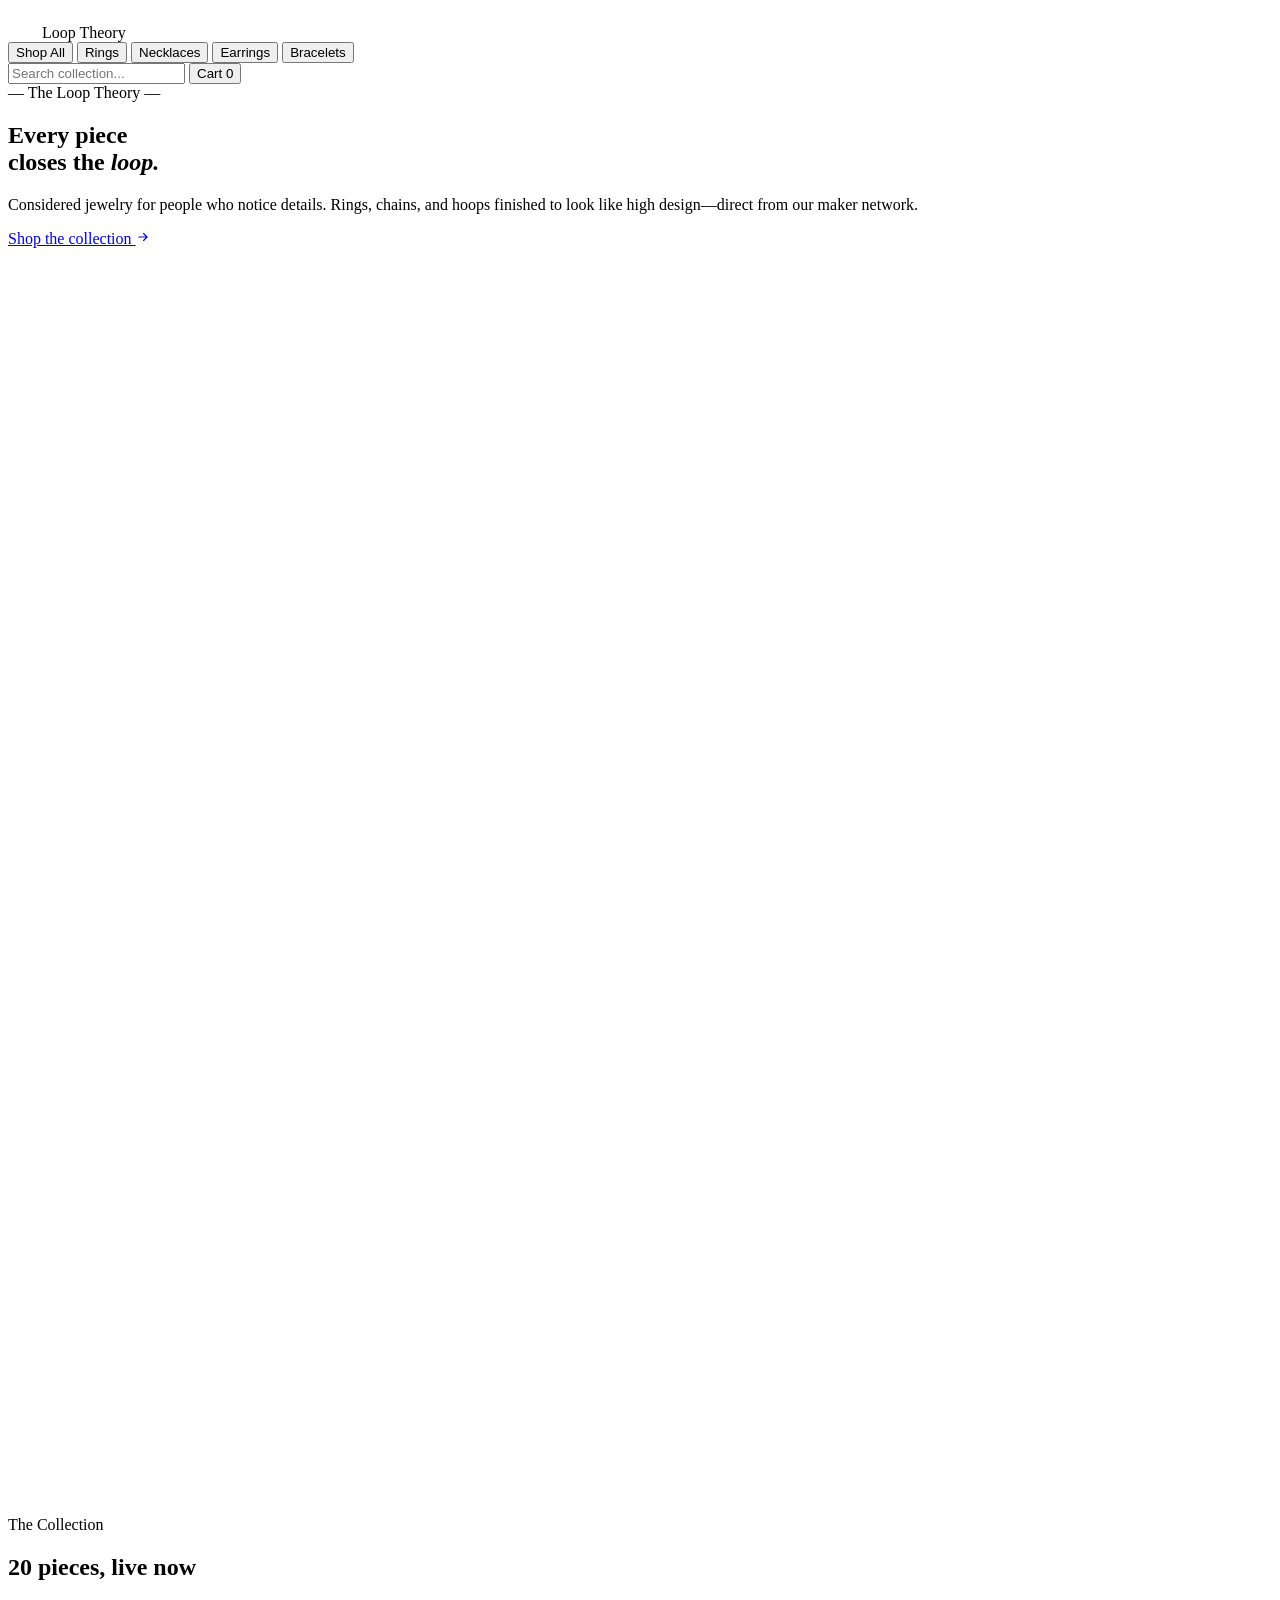
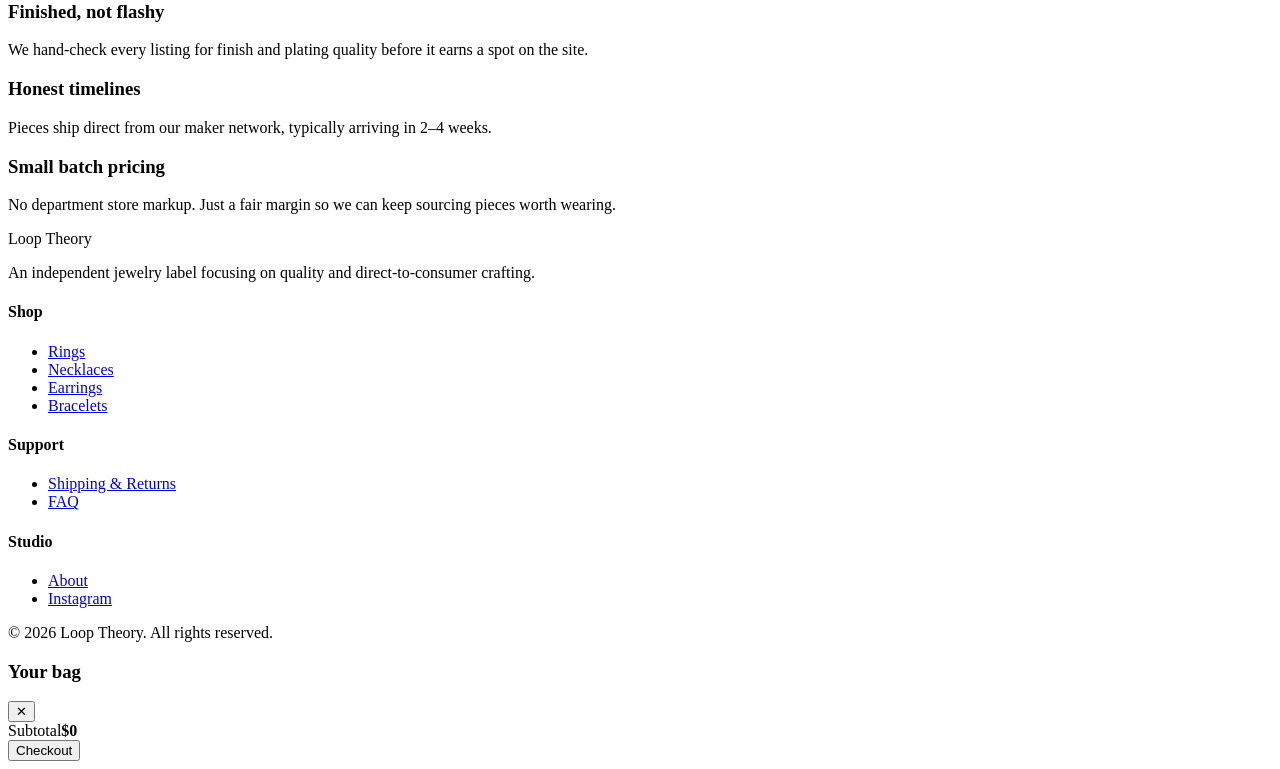
==== index.html @ 5a710d9d "feat:Create initial index.html structure" ====
<!DOCTYPE html>
<html lang="en">
<head>
  <meta charset="UTF-8">
  <meta name="viewport" content="width=device-width, initial-scale=1.0">
  <title>Loop Theory — Jewelry, considered.</title>
  <link rel="preconnect" href="https://fonts.googleapis.com">
  <link href="https://fonts.googleapis.com/css2?family=Fraunces:ital,opsz,wght@0,9..144,300;0,9..144,450;0,9..144,600;1,9..144,450&family=Public+Sans:wght@400;500;600;700&display=swap" rel="stylesheet">
  <link rel="stylesheet" href="css/styles.css">
</head>
<body>

<header>
  <div class="brand">
    <span class="loopmark">
      <svg width="30" height="30" viewBox="0 0 30 30" fill="none">
        <circle cx="12" cy="15" r="8" stroke="var(--brass-bright)" stroke-width="2.4"/>
        <circle cx="19" cy="15" r="8" stroke="var(--verdigris)" stroke-width="2.4"/>
      </svg>
    </span>
    Loop Theory
  </div>
  <nav class="mainnav" id="mainnav">
    <button onclick="setFilter('All')" class="active">Shop All</button>
    <button onclick="setFilter('Rings')">Rings</button>
    <button onclick="setFilter('Necklaces')">Necklaces</button>
    <button onclick="setFilter('Earrings')">Earrings</button>
    <button onclick="setFilter('Bracelets')">Bracelets</button>
  </nav>
  <div class="header-actions">
    <input type="text" id="searchInput" class="search-input" placeholder="Search collection..." oninput="handleSearch(this.value)" />
    <button class="cart-btn" onclick="openCart()">
      Cart <span class="cart-count" id="cartCount">0</span>
    </button>
  </div>
</header>

<section class="hero">
  <div class="hero-copy">
    <span class="eyebrow">— The Loop Theory —</span>
    <h1>Every piece<br>closes the <em>loop.</em></h1>
    <p>Considered jewelry for people who notice details. Rings, chains, and hoops finished to look like high design—direct from our maker network.</p>
    <a href="#shop" class="btn-primary">
      Shop the collection
      <svg width="14" height="14" viewBox="0 0 24 24" fill="none"><path d="M5 12h14M13 6l6 6-6 6" stroke="currentColor" stroke-width="2" stroke-linecap="round" stroke-linejoin="round"/></svg>
    </a>
  </div>
  <div class="hero-visual">
    <svg viewBox="0 0 400 400" fill="none">
      <circle cx="150" cy="180" r="95" stroke="var(--brass)" stroke-width="3" opacity="0.9"/>
      <circle cx="240" cy="200" r="95" stroke="var(--verdigris)" stroke-width="3" opacity="0.9"/>
      <circle cx="150" cy="180" r="95" stroke="var(--brass-bright)" stroke-width="1" stroke-dasharray="2 6" opacity="0.5"/>
      <circle cx="195" cy="190" r="6" fill="var(--brass-bright)"/>
    </svg>
  </div>
</section>

<div class="strip">
  <div class="strip-inner" id="marquee"></div>
</div>

<section class="section" id="shop">
  <div class="section-head">
    <div>
      <span class="eyebrow">The Collection</span>
      <h2>20 pieces, live now</h2>
    </div>
    <div class="filters" id="filters"></div>
  </div>
  <div class="grid" id="grid"></div>
</section>

<div class="values">
  <div class="value">
    <h3>Finished, not flashy</h3>
    <p>We hand-check every listing for finish and plating quality before it earns a spot on the site.</p>
  </div>
  <div class="value">
    <h3>Honest timelines</h3>
    <p>Pieces ship direct from our maker network, typically arriving in 2–4 weeks.</p>
  </div>
  <div class="value">
    <h3>Small batch pricing</h3>
    <p>No department store markup. Just a fair margin so we can keep sourcing pieces worth wearing.</p>
  </div>
</div>

<footer id="about">
  <div class="foot-grid">
    <div class="foot-brand">
      <div class="brand">Loop Theory</div>
      <p>An independent jewelry label focusing on quality and direct-to-consumer crafting.</p>
    </div>
    <div>
      <h4>Shop</h4>
      <ul>
        <li><a href="#shop" onclick="setFilter('Rings')">Rings</a></li>
        <li><a href="#shop" onclick="setFilter('Necklaces')">Necklaces</a></li>
        <li><a href="#shop" onclick="setFilter('Earrings')">Earrings</a></li>
        <li><a href="#shop" onclick="setFilter('Bracelets')">Bracelets</a></li>
      </ul>
    </div>
    <div>
      <h4>Support</h4>
      <ul><li><a href="#">Shipping & Returns</a></li><li><a href="#">FAQ</a></li></ul>
    </div>
    <div>
      <h4>Studio</h4>
      <ul><li><a href="#">About</a></li><li><a href="#">Instagram</a></li></ul>
    </div>
  </div>
  <div class="foot-bottom">
    <span>© 2026 Loop Theory. All rights reserved.</span>
  </div>
</footer>

<div class="overlay" id="overlay">
  <div class="modal" id="modalContent"></div>
</div>

<div class="cart-overlay" id="cartOverlay" onclick="closeCart()"></div>
<div class="drawer" id="drawer">
  <div class="drawer-head">
    <h3>Your bag</h3>
    <button class="modal-close" style="position:static;" onclick="closeCart()">✕</button>
  </div>
  <div class="drawer-items" id="drawerItems"></div>
  <div class="drawer-foot">
    <div class="subtotal-row"><span>Subtotal</span><strong id="subtotal">$0</strong></div>
    <button class="btn-primary modal-add" onclick="alert('Checkout process initialized.')">Checkout</button>
  </div>
</div>

<script src="js/data.js"></script>
<script src="js/app.js"></script>
</body>
</html>
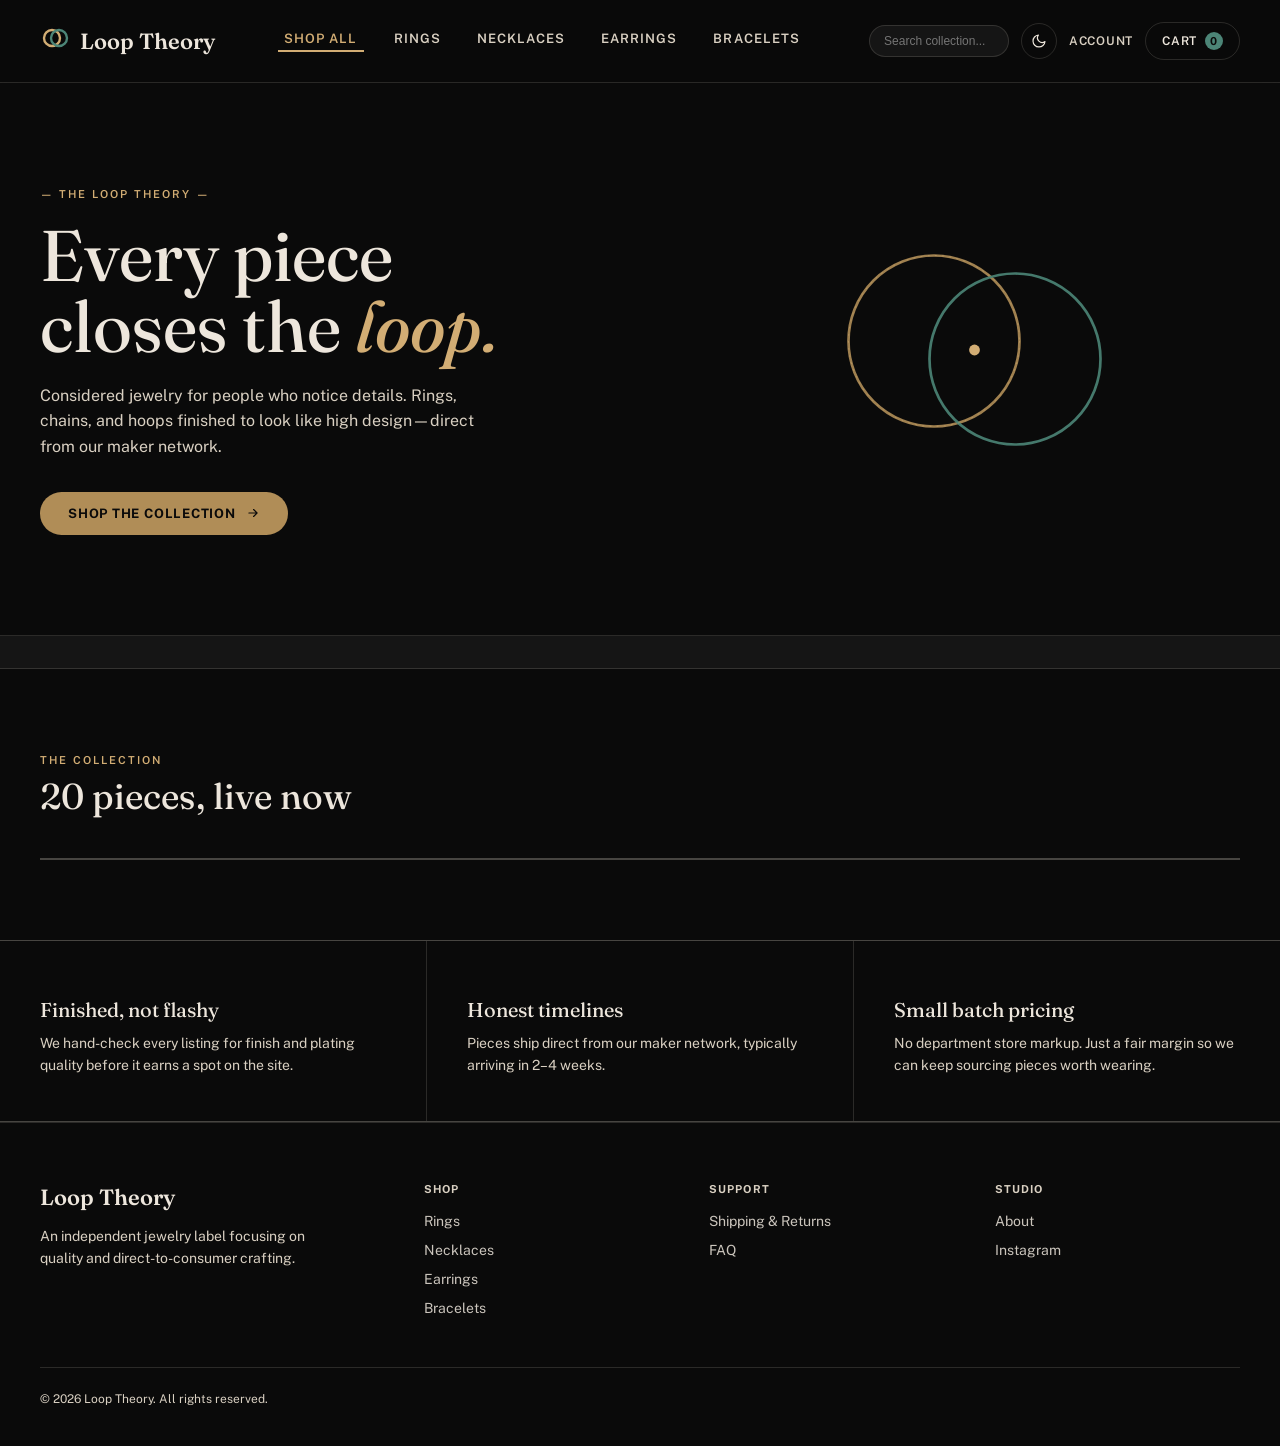
==== commit 3b71924f: "feat: photo admin dashboard, Google sign-in, and light/dark themes Adds an admin dashboard for attac" ====
--- a/index.html
+++ b/index.html
@@ -4,6 +4,13 @@
   <meta charset="UTF-8">
   <meta name="viewport" content="width=device-width, initial-scale=1.0">
   <title>Loop Theory — Jewelry, considered.</title>
+  <link rel="icon" href="data:image/svg+xml,%3Csvg xmlns='http://www.w3.org/2000/svg' viewBox='0 0 30 30'%3E%3Ccircle cx='12' cy='15' r='8' fill='none' stroke='%23D2AD74' stroke-width='2.4'/%3E%3Ccircle cx='19' cy='15' r='8' fill='none' stroke='%234C8577' stroke-width='2.4'/%3E%3C/svg%3E">
+
+  <!-- Config and theme run before the stylesheet so the chosen
+       palette is on <html> for the first paint, with no flash. -->
+  <script src="js/config.js"></script>
+  <script src="js/theme.js"></script>
+
   <link rel="preconnect" href="https://fonts.googleapis.com">
   <link href="https://fonts.googleapis.com/css2?family=Fraunces:ital,opsz,wght@0,9..144,300;0,9..144,450;0,9..144,600;1,9..144,450&family=Public+Sans:wght@400;500;600;700&display=swap" rel="stylesheet">
   <link rel="stylesheet" href="css/styles.css">
@@ -29,6 +36,8 @@
   </nav>
   <div class="header-actions">
     <input type="text" id="searchInput" class="search-input" placeholder="Search collection..." oninput="handleSearch(this.value)" />
+    <span data-theme-toggle></span>
+    <a class="linkish" href="account.html">Account</a>
     <button class="cart-btn" onclick="openCart()">
       Cart <span class="cart-count" id="cartCount">0</span>
     </button>
--- a/css/styles.css
+++ b/css/styles.css
@@ -0,0 +1,329 @@
+:root{
+  --ink: #0A0A0A;
+  --ink-2: #151515;
+  --paper: #EDE6DC;
+  --paper-dim: #d9d0c2;
+  --brass: #B08D57;
+  --brass-bright: #D2AD74;
+  --verdigris: #4C8577;
+  --verdigris-dim: #3C6E5E;
+  --line: rgba(237,230,220,0.14);
+  --shadow: rgba(0,0,0,0.35);
+  --header-bg: rgba(10,10,10,0.88);
+  --well-a: #1c1c1c;
+  --well-b: #0d0d0d;
+  --scrim: rgba(15,10,14,0.7);
+  --scrim-soft: rgba(15,10,14,0.5);
+  --ghost-bg: rgba(0,0,0,0.3);
+  --tint: rgba(176,141,87,0.10);
+  --display: 'Fraunces', serif;
+  --body: 'Public Sans', sans-serif;
+}
+
+/* LIGHT THEME
+   Same brand, inverted ground. The token names stay as they are
+   (--ink is the background, --paper is the foreground) so nothing
+   else in this stylesheet — and none of the generated SVGs in
+   data.js — needs to know a second palette exists.
+
+   Brass and verdigris are darkened rather than reused: the dark
+   values are tuned for contrast against near-black and drop below
+   readable contrast on a light ground. --brass-bright stays the
+   emphasis colour, which on light means darker, not lighter. */
+:root[data-theme="light"]{
+  --ink: #F6F1E8;
+  --ink-2: #EDE4D5;
+  --paper: #171310;
+  --paper-dim: #574E43;
+  --brass: #8A6636;
+  --brass-bright: #6E4F28;
+  --verdigris: #2F6153;
+  --verdigris-dim: #24493E;
+  --line: rgba(23,19,16,0.16);
+  --shadow: rgba(60,45,25,0.14);
+  --header-bg: rgba(246,241,232,0.88);
+  --well-a: #E7DDCC;
+  --well-b: #DCD0BA;
+  --scrim: rgba(35,27,18,0.42);
+  --scrim-soft: rgba(35,27,18,0.30);
+  --ghost-bg: rgba(255,255,255,0.55);
+  --tint: rgba(138,102,54,0.12);
+}
+
+/* Repainting every surface at once reads as a jolt; easing the
+   ground and the rules makes the switch feel deliberate. Anything
+   that animates position stays untouched. */
+body, header, .card, .modal, .drawer, .card-media, .modal-media{
+  transition: background-color .25s ease, border-color .25s ease, color .25s ease;
+}
+@media (prefers-reduced-motion: reduce){
+  body, header, .card, .modal, .drawer, .card-media, .modal-media{transition:none;}
+}
+*{box-sizing:border-box;}
+html{scroll-behavior:smooth;}
+body{
+  margin:0;
+  background:var(--ink);
+  color:var(--paper);
+  font-family:var(--body);
+  -webkit-font-smoothing:antialiased;
+}
+a{color:inherit;text-decoration:none;}
+button{font-family:inherit;cursor:pointer;}
+
+.eyebrow{
+  font-size:11px;
+  letter-spacing:0.18em;
+  text-transform:uppercase;
+  color:var(--brass-bright);
+  font-weight:600;
+}
+
+/* Shared chrome — used by the storefront and the admin screens. */
+.theme-toggle{
+  background:transparent;border:1px solid var(--line);color:var(--paper);
+  width:36px;height:36px;border-radius:50%;flex-shrink:0;
+  display:inline-flex;align-items:center;justify-content:center;
+  transition:border-color .2s, background .2s, color .2s;
+}
+.theme-toggle:hover{border-color:var(--brass);background:var(--tint);color:var(--brass-bright);}
+.linkish{
+  font-size:12px;letter-spacing:0.06em;text-transform:uppercase;
+  font-weight:600;color:var(--paper-dim);transition:color .2s;white-space:nowrap;
+}
+.linkish:hover{color:var(--brass-bright);}
+
+/* HEADER */
+header{
+  position:sticky;top:0;z-index:50;
+  display:flex;align-items:center;justify-content:space-between;
+  padding:22px 40px;
+  background:var(--header-bg);
+  backdrop-filter:blur(10px);
+  border-bottom:1px solid var(--line);
+}
+.brand{
+  font-family:var(--display);
+  font-size:22px;
+  font-weight:600;
+  display:flex;align-items:center;gap:10px;
+}
+nav.mainnav{display:flex;gap:24px;}
+nav.mainnav button{
+  background:none;border:none;
+  font-size:13px;letter-spacing:0.08em;text-transform:uppercase;
+  color:var(--paper-dim);font-weight:600;
+  padding-bottom:4px;border-bottom:2px solid transparent;
+  transition:all .2s;
+}
+nav.mainnav button:hover, nav.mainnav button.active{
+  color:var(--brass-bright);border-color:var(--brass-bright);
+}
+.header-actions{display:flex;align-items:center;gap:12px;}
+.search-input{
+  background:var(--ink-2);border:1px solid var(--line);
+  color:var(--paper);padding:8px 14px;border-radius:999px;
+  font-size:12px;outline:none;width:140px;transition:width 0.3s;
+}
+.search-input:focus{width:200px;border-color:var(--brass);}
+.cart-btn{
+  display:flex;align-items:center;gap:8px;
+  background:transparent;border:1px solid var(--line);
+  color:var(--paper);padding:9px 16px;border-radius:999px;
+  font-size:12px;letter-spacing:0.06em;text-transform:uppercase;font-weight:600;
+  transition:all .2s;
+}
+.cart-btn:hover{border-color:var(--brass);background:var(--tint);}
+.cart-count{
+  background:var(--verdigris);color:var(--ink);
+  border-radius:999px;min-width:18px;height:18px;
+  font-size:11px;display:flex;align-items:center;justify-content:center;
+  padding:0 5px;font-weight:700;
+}
+
+/* HERO */
+.hero{
+  padding:96px 40px;
+  display:grid;grid-template-columns:1.1fr 0.9fr;gap:40px;
+  align-items:center;border-bottom:1px solid var(--line);
+}
+.hero-copy h1{
+  font-family:var(--display);
+  font-size:clamp(40px,5.6vw,74px);
+  line-height:0.98;font-weight:450;margin:18px 0 22px;
+}
+.hero-copy h1 em{font-style:italic;color:var(--brass-bright);}
+.hero-copy p{font-size:16px;line-height:1.6;color:var(--paper-dim);max-width:440px;margin-bottom:32px;}
+.btn-primary{
+  background:var(--brass);color:var(--ink);
+  padding:14px 28px;border-radius:999px;border:none;
+  font-size:13px;letter-spacing:0.06em;text-transform:uppercase;font-weight:700;
+  display:inline-flex;align-items:center;gap:10px;transition:all .2s;
+}
+.btn-primary:hover{background:var(--brass-bright);transform:translateY(-1px);}
+.hero-visual{height:360px;display:flex;align-items:center;justify-content:center;}
+.hero-visual svg{width:100%;height:100%;max-width:360px;}
+
+/* MARQUEE */
+.strip{
+  display:flex;padding:16px 0;border-bottom:1px solid var(--line);
+  background:var(--ink-2);overflow:hidden;white-space:nowrap;
+}
+.strip-inner{display:flex;gap:60px;animation:scroll 26s linear infinite;}
+.strip span{
+  font-family:var(--display);font-style:italic;font-size:15px;color:var(--paper-dim);
+  display:flex;align-items:center;gap:14px;
+}
+@keyframes scroll{from{transform:translateX(0);}to{transform:translateX(-50%);}}
+
+/* GRID */
+.section{padding:80px 40px;}
+.section-head{
+  display:flex;justify-content:space-between;align-items:flex-end;
+  margin-bottom:40px;flex-wrap:wrap;gap:16px;
+}
+.section-head h2{font-family:var(--display);font-size:36px;font-weight:450;margin:6px 0 0;}
+.filters{display:flex;gap:10px;flex-wrap:wrap;}
+.filter-btn{
+  background:transparent;border:1px solid var(--line);color:var(--paper-dim);
+  padding:8px 18px;border-radius:999px;font-size:12px;letter-spacing:0.05em;
+  text-transform:uppercase;font-weight:600;transition:all .2s;
+}
+.filter-btn:hover{border-color:var(--brass);color:var(--paper);}
+.filter-btn.active{background:var(--paper);color:var(--ink);border-color:var(--paper);}
+
+.grid{
+  display:grid;grid-template-columns:repeat(auto-fill, minmax(240px, 1fr));gap:1px;
+  background:var(--line);border:1px solid var(--line);
+}
+.card{
+  background:var(--ink);padding:0;position:relative;
+  display:flex;flex-direction:column;transition:background .25s;
+}
+.card:hover{background:var(--ink-2);}
+.card-media{
+  aspect-ratio:1/1.1;position:relative;overflow:hidden;
+  display:flex;align-items:center;justify-content:center;
+  background:linear-gradient(150deg, var(--well-a), var(--well-b));cursor:pointer;
+}
+.card-media svg{width:52%;height:52%;opacity:0.9;transition:transform .4s;}
+.card:hover .card-media svg{transform:scale(1.08) rotate(3deg);}
+.card-index{position:absolute;top:14px;left:14px;font-size:11px;color:var(--paper-dim);}
+.card-quick{
+  position:absolute;bottom:14px;left:14px;right:14px;
+  background:var(--paper);color:var(--ink);text-align:center;padding:10px;
+  border-radius:999px;font-size:11px;letter-spacing:0.08em;text-transform:uppercase;
+  font-weight:700;opacity:0;transform:translateY(8px);transition:all .25s;border:none;
+}
+.card:hover .card-quick{opacity:1;transform:translateY(0);}
+.card-body{padding:18px 18px 22px;}
+.card-cat{font-size:10px;letter-spacing:0.1em;text-transform:uppercase;color:var(--verdigris);font-weight:700;}
+.card-name{font-family:var(--display);font-size:18px;margin:6px 0 8px;font-weight:450;}
+.card-price{display:flex;align-items:baseline;gap:8px;}
+.card-price .now{font-size:15px;font-weight:600;color:var(--brass-bright);}
+.card-price .was{font-size:12px;color:var(--paper-dim);text-decoration:line-through;opacity:0.6;}
+
+/* VALUES */
+.values{
+  display:grid;grid-template-columns:repeat(3,1fr);gap:1px;
+  background:var(--line);border-top:1px solid var(--line);border-bottom:1px solid var(--line);
+}
+.value{background:var(--ink);padding:44px 40px;}
+.value h3{font-family:var(--display);font-size:20px;margin:12px 0 10px;font-weight:450;}
+.value p{font-size:14px;line-height:1.6;color:var(--paper-dim);margin:0;}
+
+/* FOOTER */
+footer{padding:60px 40px 40px;border-top:1px solid var(--line);}
+.foot-grid{display:grid;grid-template-columns:1.4fr repeat(3,1fr);gap:40px;margin-bottom:50px;}
+.foot-brand p{color:var(--paper-dim);font-size:14px;line-height:1.6;max-width:280px;margin-top:14px;}
+footer h4{font-size:11px;letter-spacing:0.1em;text-transform:uppercase;color:var(--paper-dim);margin:0 0 16px;}
+footer ul{list-style:none;padding:0;margin:0;display:flex;flex-direction:column;gap:10px;}
+footer ul a{font-size:14px;color:var(--paper);opacity:0.85;transition:color .2s;}
+footer ul a:hover{color:var(--brass-bright);}
+.foot-bottom{
+  display:flex;justify-content:space-between;align-items:center;
+  padding-top:24px;border-top:1px solid var(--line);font-size:12px;color:var(--paper-dim);
+}
+
+/* MODAL */
+.overlay{
+  position:fixed;inset:0;background:var(--scrim);
+  backdrop-filter:blur(4px);display:none;align-items:center;justify-content:center;
+  z-index:100;padding:24px;
+}
+.overlay.open{display:flex;}
+.modal{
+  background:var(--ink-2);border:1px solid var(--line);border-radius:20px;
+  max-width:820px;width:100%;max-height:88vh;overflow:auto;
+  display:grid;grid-template-columns:1fr 1fr;position:relative;
+}
+.modal-close{
+  position:absolute;top:18px;right:18px;
+  background:var(--ghost-bg);border:1px solid var(--line);color:var(--paper);
+  width:34px;height:34px;border-radius:50%;font-size:16px;
+  display:flex;align-items:center;justify-content:center;z-index:2;
+}
+.modal-media{
+  background:linear-gradient(150deg,var(--well-a),var(--well-b));
+  display:flex;align-items:center;justify-content:center;padding:40px;
+}
+.modal-media svg{width:70%;height:70%;}
+.modal-body{padding:44px 40px;}
+.modal-body h2{font-family:var(--display);font-size:30px;font-weight:450;margin:0 0 14px;}
+.modal-price{font-size:22px;color:var(--brass-bright);font-weight:600;}
+.modal-was{font-size:13px;color:var(--paper-dim);text-decoration:line-through;opacity:0.6;margin-bottom:20px;}
+.modal-desc{font-size:14px;line-height:1.7;color:var(--paper-dim);margin-bottom:26px;}
+.modal-meta{display:flex;gap:10px;flex-wrap:wrap;margin-bottom:28px;}
+.meta-pill{
+  border:1px solid var(--line);border-radius:999px;padding:6px 14px;
+  font-size:11px;letter-spacing:0.05em;text-transform:uppercase;color:var(--paper-dim);
+}
+.modal-add{width:100%;justify-content:center;}
+
+/* CART DRAWER */
+.cart-overlay{position:fixed;inset:0;background:var(--scrim-soft);display:none;z-index:100;}
+.cart-overlay.open{display:block;}
+.drawer{
+  position:fixed;top:0;right:0;bottom:0;width:420px;max-width:92vw;
+  background:var(--ink);border-left:1px solid var(--line);
+  transform:translateX(100%);transition:transform .3s ease;
+  z-index:101;display:flex;flex-direction:column;
+}
+.drawer.open{transform:translateX(0);}
+.drawer-head{
+  display:flex;justify-content:space-between;align-items:center;
+  padding:24px 26px;border-bottom:1px solid var(--line);
+}
+.drawer-head h3{font-family:var(--display);font-size:20px;margin:0;}
+.drawer-items{flex:1;overflow:auto;padding:10px 26px;}
+.drawer-item{display:flex;gap:14px;padding:18px 0;border-bottom:1px solid var(--line);}
+.drawer-item .thumb{
+  width:64px;height:64px;border-radius:10px;flex-shrink:0;
+  background:linear-gradient(150deg,var(--well-a),var(--well-b));
+  display:flex;align-items:center;justify-content:center;
+}
+.drawer-item .thumb svg{width:60%;height:60%;}
+.drawer-item-info{flex:1;}
+.drawer-item-info .nm{font-family:var(--display);font-size:15px;margin-bottom:4px;}
+.drawer-item-info .px{font-size:13px;color:var(--brass-bright);font-weight:600;}
+.qty-row{display:flex;align-items:center;gap:10px;margin-top:8px;}
+.qty-btn{
+  width:22px;height:22px;border-radius:50%;border:1px solid var(--line);
+  background:transparent;color:var(--paper);font-size:13px;
+  display:flex;align-items:center;justify-content:center;
+}
+.remove-btn{font-size:11px;color:var(--paper-dim);text-decoration:underline;background:none;border:none;margin-left:auto;}
+.drawer-foot{padding:22px 26px 28px;border-top:1px solid var(--line);}
+.subtotal-row{display:flex;justify-content:space-between;margin-bottom:16px;font-size:14px;}
+.subtotal-row strong{font-family:var(--display);font-size:18px;color:var(--brass-bright);}
+.empty-cart{padding:60px 20px;text-align:center;color:var(--paper-dim);font-size:14px;}
+
+@media (max-width:900px){
+  header{padding:16px 20px;}
+  nav.mainnav{display:none;}
+  .hero{grid-template-columns:1fr;padding:60px 20px;}
+  .hero-visual{height:260px;order:-1;}
+  .values, .foot-grid{grid-template-columns:1fr;}
+  .section{padding:56px 20px;}
+  .modal{grid-template-columns:1fr;}
+}
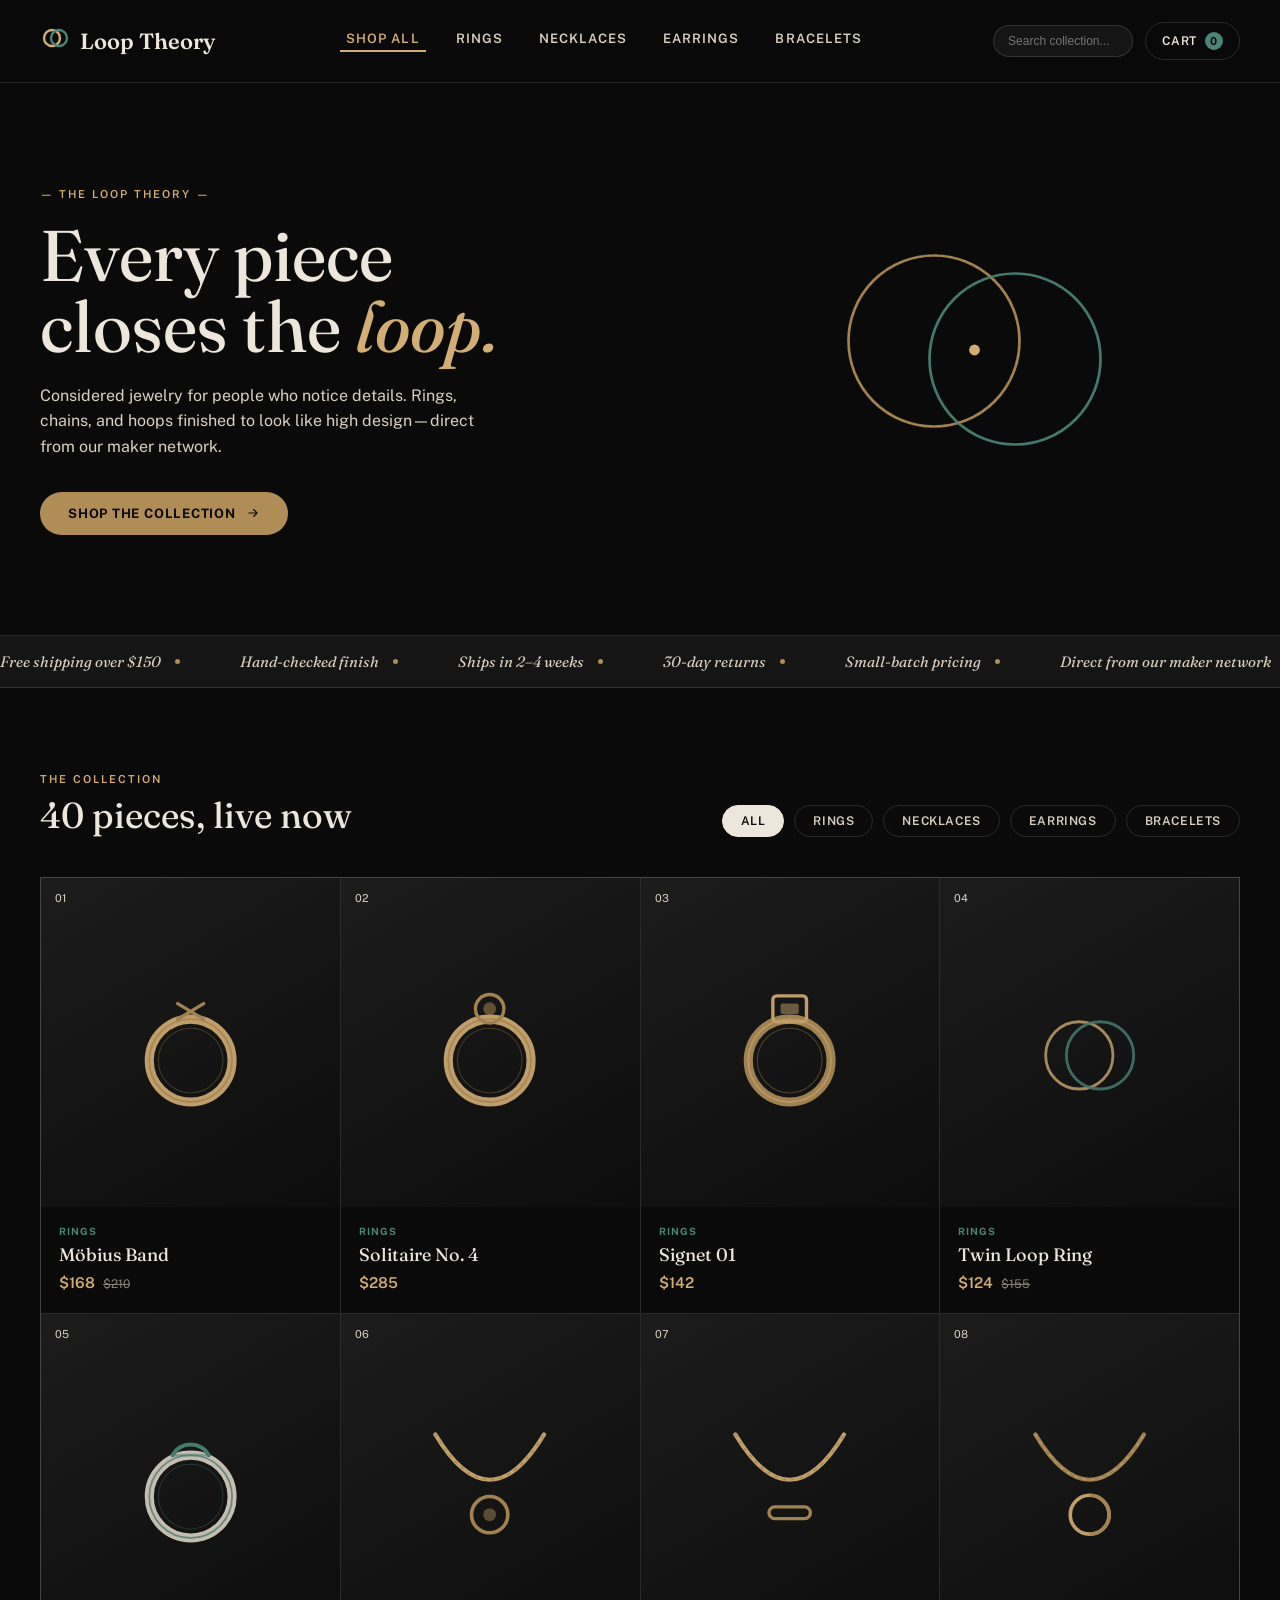
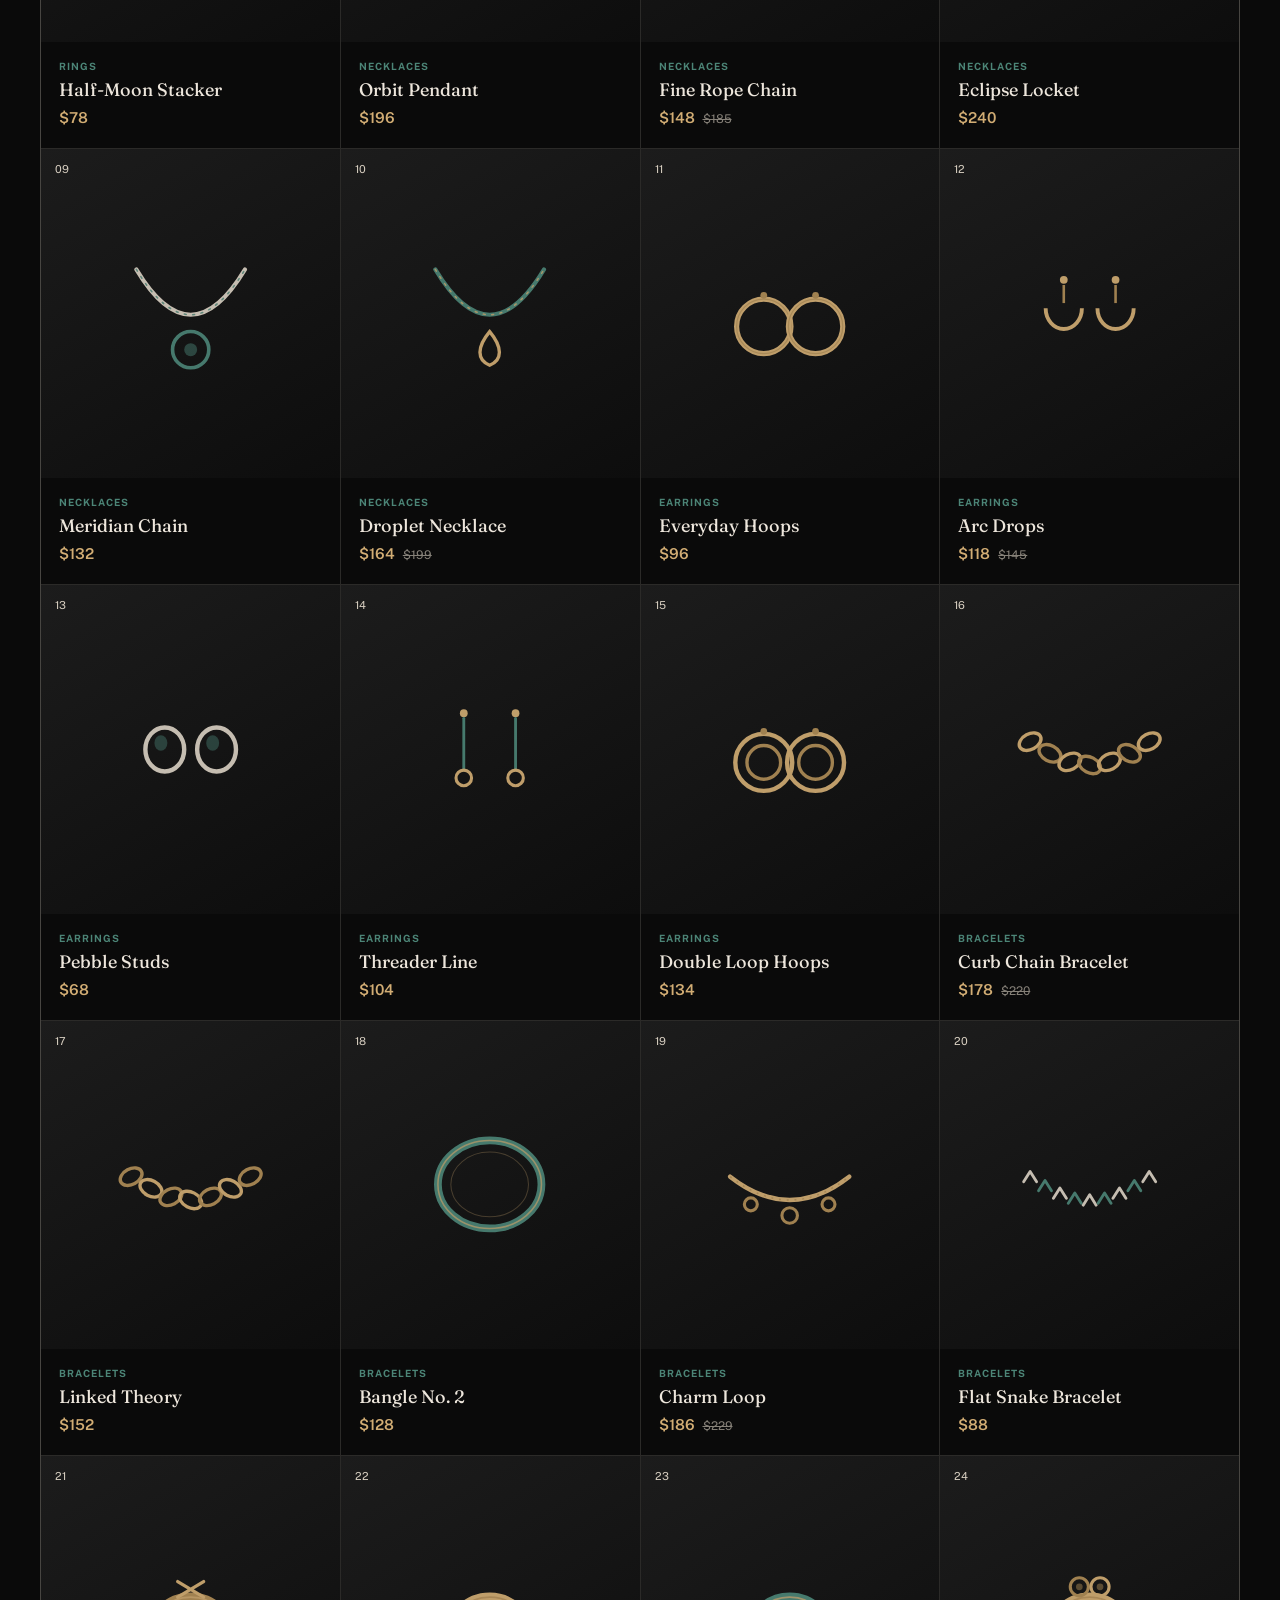
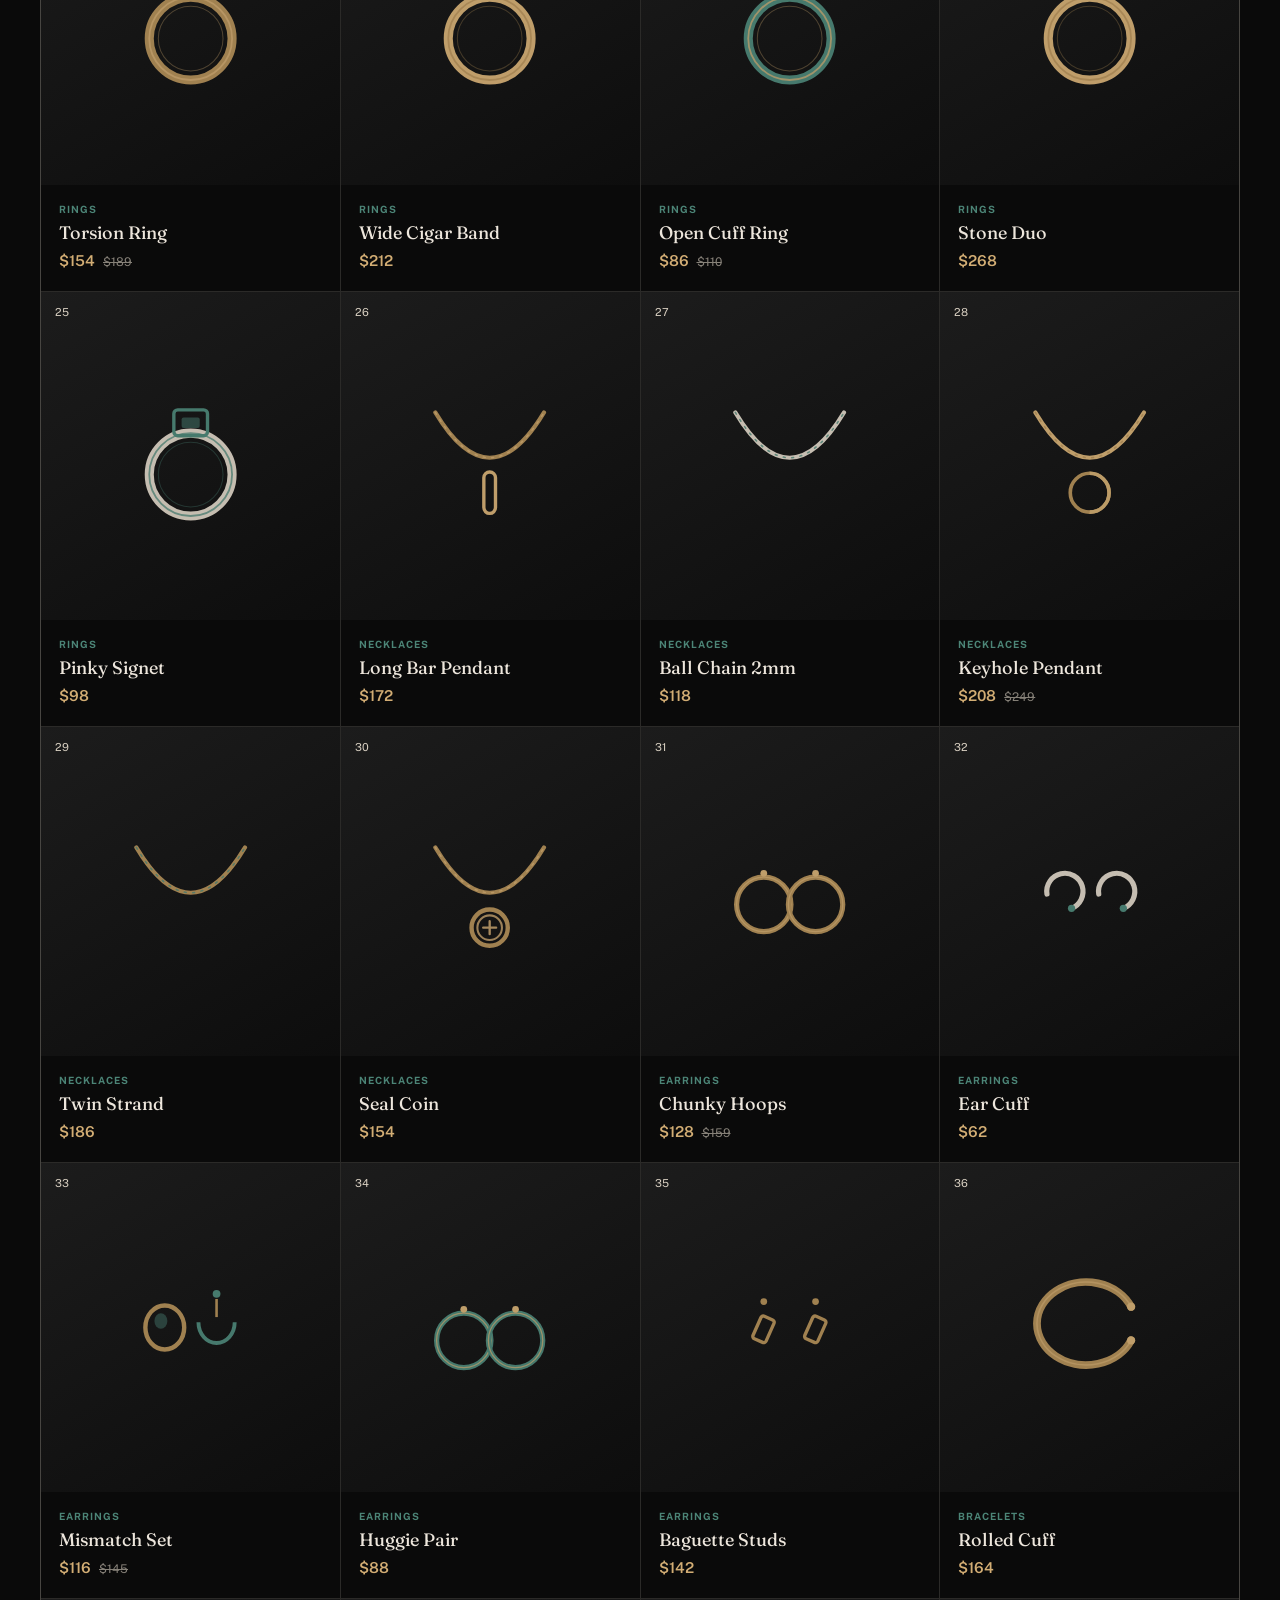
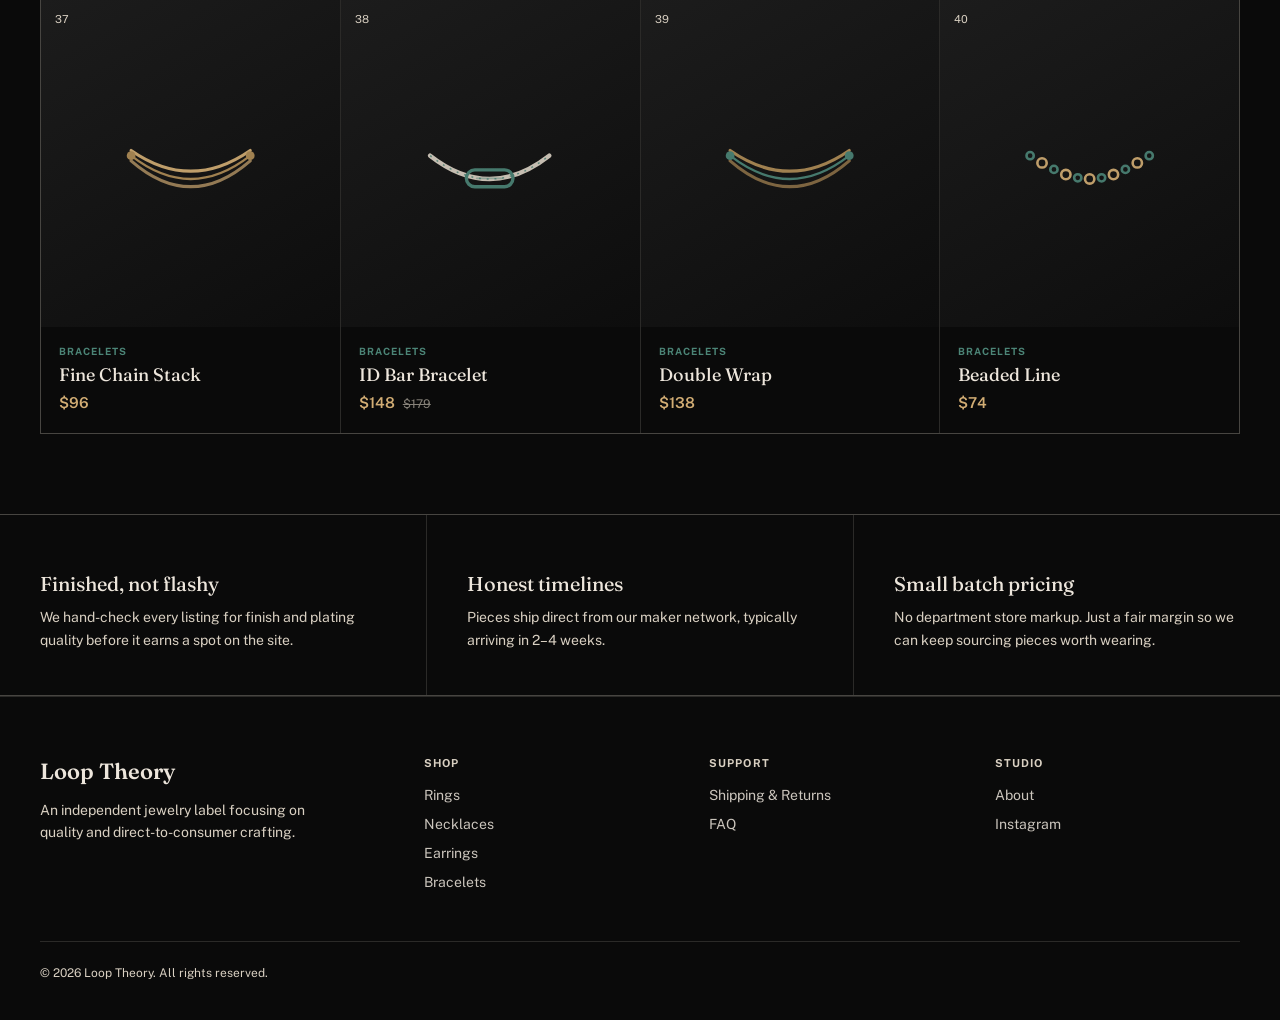
==== commit 9f3fed61: "feat: double the catalog to 40 pieces, with art chosen per product Adds a second drop of twenty — fi" ====
--- a/index.html
+++ b/index.html
@@ -4,13 +4,6 @@
   <meta charset="UTF-8">
   <meta name="viewport" content="width=device-width, initial-scale=1.0">
   <title>Loop Theory — Jewelry, considered.</title>
-  <link rel="icon" href="data:image/svg+xml,%3Csvg xmlns='http://www.w3.org/2000/svg' viewBox='0 0 30 30'%3E%3Ccircle cx='12' cy='15' r='8' fill='none' stroke='%23D2AD74' stroke-width='2.4'/%3E%3Ccircle cx='19' cy='15' r='8' fill='none' stroke='%234C8577' stroke-width='2.4'/%3E%3C/svg%3E">
-
-  <!-- Config and theme run before the stylesheet so the chosen
-       palette is on <html> for the first paint, with no flash. -->
-  <script src="js/config.js"></script>
-  <script src="js/theme.js"></script>
-
   <link rel="preconnect" href="https://fonts.googleapis.com">
   <link href="https://fonts.googleapis.com/css2?family=Fraunces:ital,opsz,wght@0,9..144,300;0,9..144,450;0,9..144,600;1,9..144,450&family=Public+Sans:wght@400;500;600;700&display=swap" rel="stylesheet">
   <link rel="stylesheet" href="css/styles.css">
@@ -36,8 +29,6 @@
   </nav>
   <div class="header-actions">
     <input type="text" id="searchInput" class="search-input" placeholder="Search collection..." oninput="handleSearch(this.value)" />
-    <span data-theme-toggle></span>
-    <a class="linkish" href="account.html">Account</a>
     <button class="cart-btn" onclick="openCart()">
       Cart <span class="cart-count" id="cartCount">0</span>
     </button>
@@ -72,7 +63,7 @@
   <div class="section-head">
     <div>
       <span class="eyebrow">The Collection</span>
-      <h2>20 pieces, live now</h2>
+      <h2>40 pieces, live now</h2>
     </div>
     <div class="filters" id="filters"></div>
   </div>
--- a/css/styles.css
+++ b/css/styles.css
@@ -9,55 +9,8 @@
   --verdigris-dim: #3C6E5E;
   --line: rgba(237,230,220,0.14);
   --shadow: rgba(0,0,0,0.35);
-  --header-bg: rgba(10,10,10,0.88);
-  --well-a: #1c1c1c;
-  --well-b: #0d0d0d;
-  --scrim: rgba(15,10,14,0.7);
-  --scrim-soft: rgba(15,10,14,0.5);
-  --ghost-bg: rgba(0,0,0,0.3);
-  --tint: rgba(176,141,87,0.10);
   --display: 'Fraunces', serif;
   --body: 'Public Sans', sans-serif;
-}
-
-/* LIGHT THEME
-   Same brand, inverted ground. The token names stay as they are
-   (--ink is the background, --paper is the foreground) so nothing
-   else in this stylesheet — and none of the generated SVGs in
-   data.js — needs to know a second palette exists.
-
-   Brass and verdigris are darkened rather than reused: the dark
-   values are tuned for contrast against near-black and drop below
-   readable contrast on a light ground. --brass-bright stays the
-   emphasis colour, which on light means darker, not lighter. */
-:root[data-theme="light"]{
-  --ink: #F6F1E8;
-  --ink-2: #EDE4D5;
-  --paper: #171310;
-  --paper-dim: #574E43;
-  --brass: #8A6636;
-  --brass-bright: #6E4F28;
-  --verdigris: #2F6153;
-  --verdigris-dim: #24493E;
-  --line: rgba(23,19,16,0.16);
-  --shadow: rgba(60,45,25,0.14);
-  --header-bg: rgba(246,241,232,0.88);
-  --well-a: #E7DDCC;
-  --well-b: #DCD0BA;
-  --scrim: rgba(35,27,18,0.42);
-  --scrim-soft: rgba(35,27,18,0.30);
-  --ghost-bg: rgba(255,255,255,0.55);
-  --tint: rgba(138,102,54,0.12);
-}
-
-/* Repainting every surface at once reads as a jolt; easing the
-   ground and the rules makes the switch feel deliberate. Anything
-   that animates position stays untouched. */
-body, header, .card, .modal, .drawer, .card-media, .modal-media{
-  transition: background-color .25s ease, border-color .25s ease, color .25s ease;
-}
-@media (prefers-reduced-motion: reduce){
-  body, header, .card, .modal, .drawer, .card-media, .modal-media{transition:none;}
 }
 *{box-sizing:border-box;}
 html{scroll-behavior:smooth;}
@@ -79,26 +32,12 @@
   font-weight:600;
 }
 
-/* Shared chrome — used by the storefront and the admin screens. */
-.theme-toggle{
-  background:transparent;border:1px solid var(--line);color:var(--paper);
-  width:36px;height:36px;border-radius:50%;flex-shrink:0;
-  display:inline-flex;align-items:center;justify-content:center;
-  transition:border-color .2s, background .2s, color .2s;
-}
-.theme-toggle:hover{border-color:var(--brass);background:var(--tint);color:var(--brass-bright);}
-.linkish{
-  font-size:12px;letter-spacing:0.06em;text-transform:uppercase;
-  font-weight:600;color:var(--paper-dim);transition:color .2s;white-space:nowrap;
-}
-.linkish:hover{color:var(--brass-bright);}
-
 /* HEADER */
 header{
   position:sticky;top:0;z-index:50;
   display:flex;align-items:center;justify-content:space-between;
   padding:22px 40px;
-  background:var(--header-bg);
+  background:rgba(10,10,10,0.88);
   backdrop-filter:blur(10px);
   border-bottom:1px solid var(--line);
 }
@@ -133,7 +72,7 @@
   font-size:12px;letter-spacing:0.06em;text-transform:uppercase;font-weight:600;
   transition:all .2s;
 }
-.cart-btn:hover{border-color:var(--brass);background:var(--tint);}
+.cart-btn:hover{border-color:var(--brass);background:rgba(176,141,87,0.1);}
 .cart-count{
   background:var(--verdigris);color:var(--ink);
   border-radius:999px;min-width:18px;height:18px;
@@ -204,7 +143,7 @@
 .card-media{
   aspect-ratio:1/1.1;position:relative;overflow:hidden;
   display:flex;align-items:center;justify-content:center;
-  background:linear-gradient(150deg, var(--well-a), var(--well-b));cursor:pointer;
+  background:linear-gradient(150deg, #1c1c1c, #0d0d0d);cursor:pointer;
 }
 .card-media svg{width:52%;height:52%;opacity:0.9;transition:transform .4s;}
 .card:hover .card-media svg{transform:scale(1.08) rotate(3deg);}
@@ -247,7 +186,7 @@
 
 /* MODAL */
 .overlay{
-  position:fixed;inset:0;background:var(--scrim);
+  position:fixed;inset:0;background:rgba(15,10,14,0.7);
   backdrop-filter:blur(4px);display:none;align-items:center;justify-content:center;
   z-index:100;padding:24px;
 }
@@ -259,12 +198,12 @@
 }
 .modal-close{
   position:absolute;top:18px;right:18px;
-  background:var(--ghost-bg);border:1px solid var(--line);color:var(--paper);
+  background:rgba(0,0,0,0.3);border:1px solid var(--line);color:var(--paper);
   width:34px;height:34px;border-radius:50%;font-size:16px;
   display:flex;align-items:center;justify-content:center;z-index:2;
 }
 .modal-media{
-  background:linear-gradient(150deg,var(--well-a),var(--well-b));
+  background:linear-gradient(150deg,#1c1c1c,#0d0d0d);
   display:flex;align-items:center;justify-content:center;padding:40px;
 }
 .modal-media svg{width:70%;height:70%;}
@@ -281,7 +220,7 @@
 .modal-add{width:100%;justify-content:center;}
 
 /* CART DRAWER */
-.cart-overlay{position:fixed;inset:0;background:var(--scrim-soft);display:none;z-index:100;}
+.cart-overlay{position:fixed;inset:0;background:rgba(15,10,14,0.5);display:none;z-index:100;}
 .cart-overlay.open{display:block;}
 .drawer{
   position:fixed;top:0;right:0;bottom:0;width:420px;max-width:92vw;
@@ -299,7 +238,7 @@
 .drawer-item{display:flex;gap:14px;padding:18px 0;border-bottom:1px solid var(--line);}
 .drawer-item .thumb{
   width:64px;height:64px;border-radius:10px;flex-shrink:0;
-  background:linear-gradient(150deg,var(--well-a),var(--well-b));
+  background:linear-gradient(150deg,#1c1c1c,#0d0d0d);
   display:flex;align-items:center;justify-content:center;
 }
 .drawer-item .thumb svg{width:60%;height:60%;}
@@ -318,6 +257,15 @@
 .subtotal-row strong{font-family:var(--display);font-size:18px;color:var(--brass-bright);}
 .empty-cart{padding:60px 20px;text-align:center;color:var(--paper-dim);font-size:14px;}
 
+/* ============================================================
+   RESPONSIVE
+   ============================================================ */
+
+/* The header is sticky, so an in-page jump must stop short of it or the
+   heading it landed on sits underneath. */
+#shop, #about{scroll-margin-top:104px;}
+
+/* --- tablet & below --- */
 @media (max-width:900px){
   header{padding:16px 20px;}
   nav.mainnav{display:none;}
@@ -326,4 +274,91 @@
   .values, .foot-grid{grid-template-columns:1fr;}
   .section{padding:56px 20px;}
   .modal{grid-template-columns:1fr;}
-}+
+  /* The header nav is hidden here, so these chips are the only way to
+     change category — keep them on one swipeable line, bleeding to the
+     screen edge rather than stacking into three rows. */
+  .section-head{align-items:flex-start;}
+  .filters{
+    width:100%;flex-wrap:nowrap;overflow-x:auto;
+    margin:0 -20px;padding:2px 20px 4px;
+    scrollbar-width:none;-ms-overflow-style:none;
+    -webkit-overflow-scrolling:touch;
+  }
+  .filters::-webkit-scrollbar{display:none;}
+  .filter-btn{flex:0 0 auto;}
+
+  .modal-media{padding:28px;}
+  .modal-media svg{width:auto;height:180px;}
+  .drawer{width:100%;max-width:100%;}
+}
+
+/* --- phones --- */
+@media (max-width:560px){
+  /* Two rows: the brand keeps the top line, search and cart share the next.
+     A single row cannot hold all three without crushing the search field. */
+  header{flex-wrap:wrap;row-gap:12px;padding:14px 18px;}
+  .brand{font-size:19px;gap:8px;}
+  .brand svg{width:26px;height:26px;}
+  .header-actions{width:100%;gap:10px;}
+  .search-input{
+    flex:1;width:auto;min-width:0;
+    font-size:16px;padding:10px 16px;   /* 16px stops iOS zooming on focus */
+  }
+  .search-input:focus{width:auto;}
+  .cart-btn{flex:0 0 auto;padding:10px 14px;}
+
+  .hero{padding:44px 18px 52px;gap:26px;}
+  .hero-visual{height:190px;}
+  .hero-copy h1{margin:14px 0 18px;}
+  .hero-copy p{font-size:15px;margin-bottom:26px;}
+  .hero-copy .btn-primary{width:100%;justify-content:center;}
+
+  .strip-inner{gap:36px;}
+  .strip span{font-size:14px;}
+
+  .section{padding:44px 18px;}
+  .section-head{margin-bottom:26px;gap:14px;}
+  .section-head h2{font-size:27px;}
+  .filters{margin:0 -18px;padding:2px 18px 4px;}
+
+  /* Two across: jewelry reads fine small, and one giant card per screen
+     turns twenty pieces into a very long scroll. */
+  .grid{grid-template-columns:repeat(2,1fr);}
+  .card-media svg{width:60%;height:60%;}
+  .card-index{top:10px;left:10px;}
+  .card-body{padding:13px 12px 17px;}
+  .card-name{font-size:15px;margin:5px 0 7px;}
+  .card-cat{font-size:9px;}
+  .card-price .now{font-size:14px;}
+  .card-price .was{font-size:11px;}
+
+  .value{padding:32px 20px;}
+  footer{padding:44px 18px 32px;}
+  .foot-grid{gap:32px;margin-bottom:36px;}
+  .foot-bottom{flex-direction:column;align-items:flex-start;gap:10px;}
+
+  .overlay{padding:12px;}
+  .modal{border-radius:16px;max-height:92vh;}
+  .modal-media{padding:22px;}
+  .modal-media svg{height:148px;}
+  .modal-body{padding:26px 22px 30px;}
+  .modal-body h2{font-size:24px;}
+  .modal-price{font-size:20px;}
+  .modal-desc{margin-bottom:22px;}
+
+  .drawer-head{padding:18px 20px;}
+  .drawer-items{padding:6px 20px;}
+  .drawer-item .thumb{width:56px;height:56px;}
+  /* 22px is under the comfortable tap target on a touch screen. */
+  .qty-btn{width:29px;height:29px;font-size:15px;}
+  .remove-btn{font-size:12px;}
+  .drawer-foot{padding:18px 20px calc(22px + env(safe-area-inset-bottom));}
+}
+
+/* --- touch devices: nothing may hide behind :hover --- */
+@media (hover:none){
+  .card-quick{opacity:1;transform:none;font-size:10px;padding:9px;}
+  .card:hover .card-media svg{transform:none;}
+  .btn-primary:hover{transform:none;}
+}
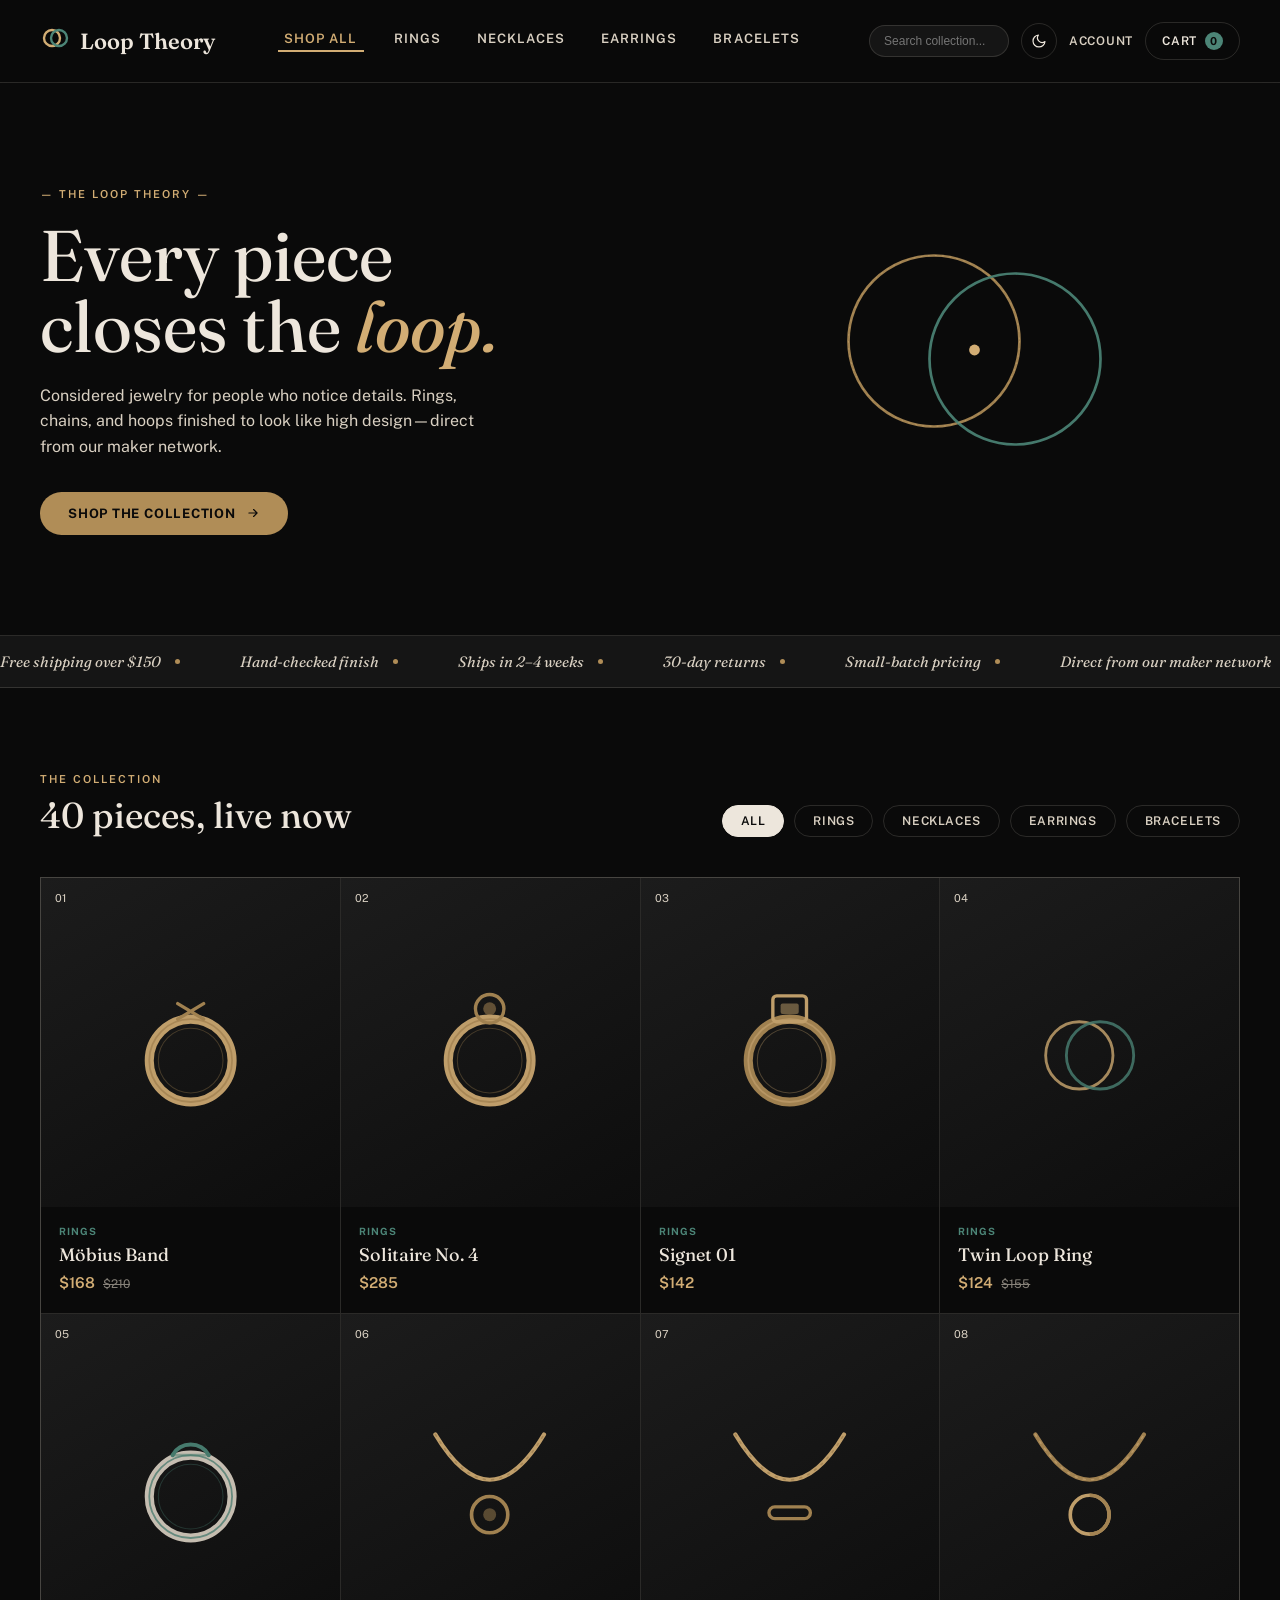
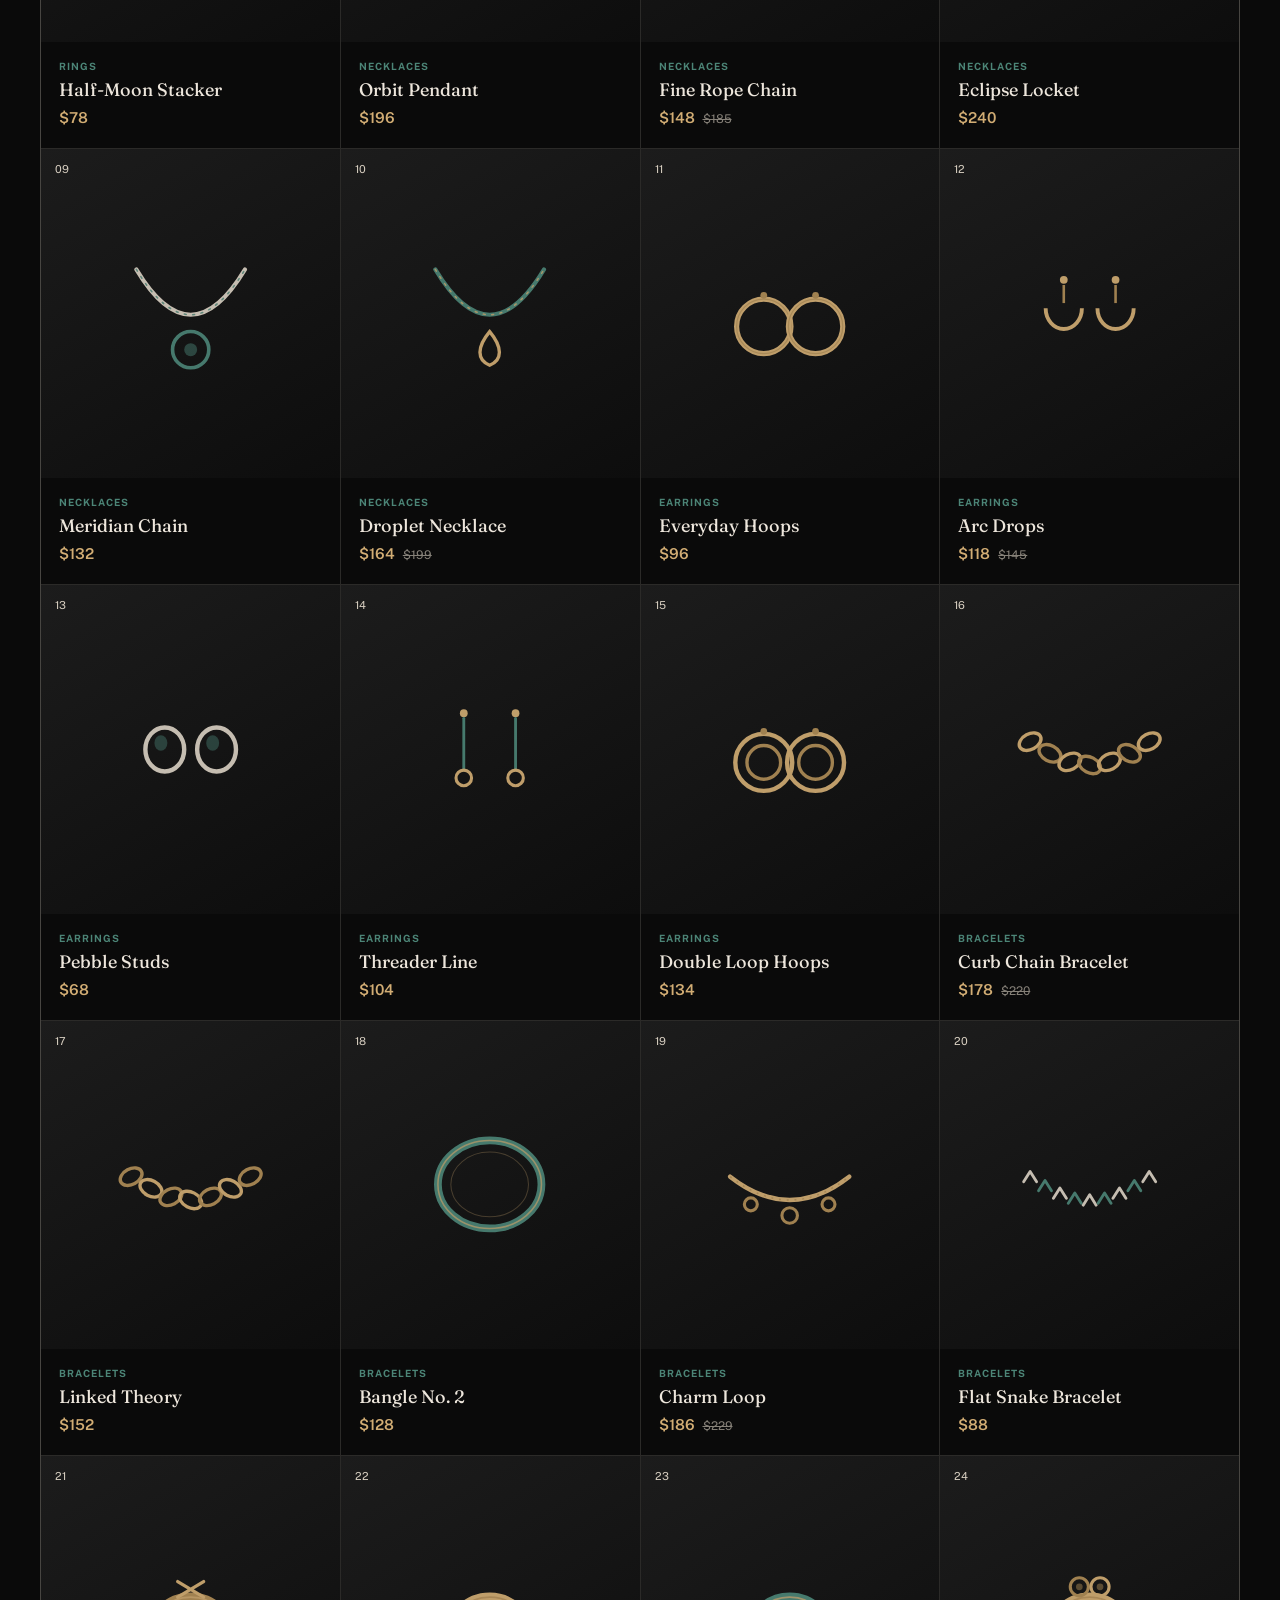
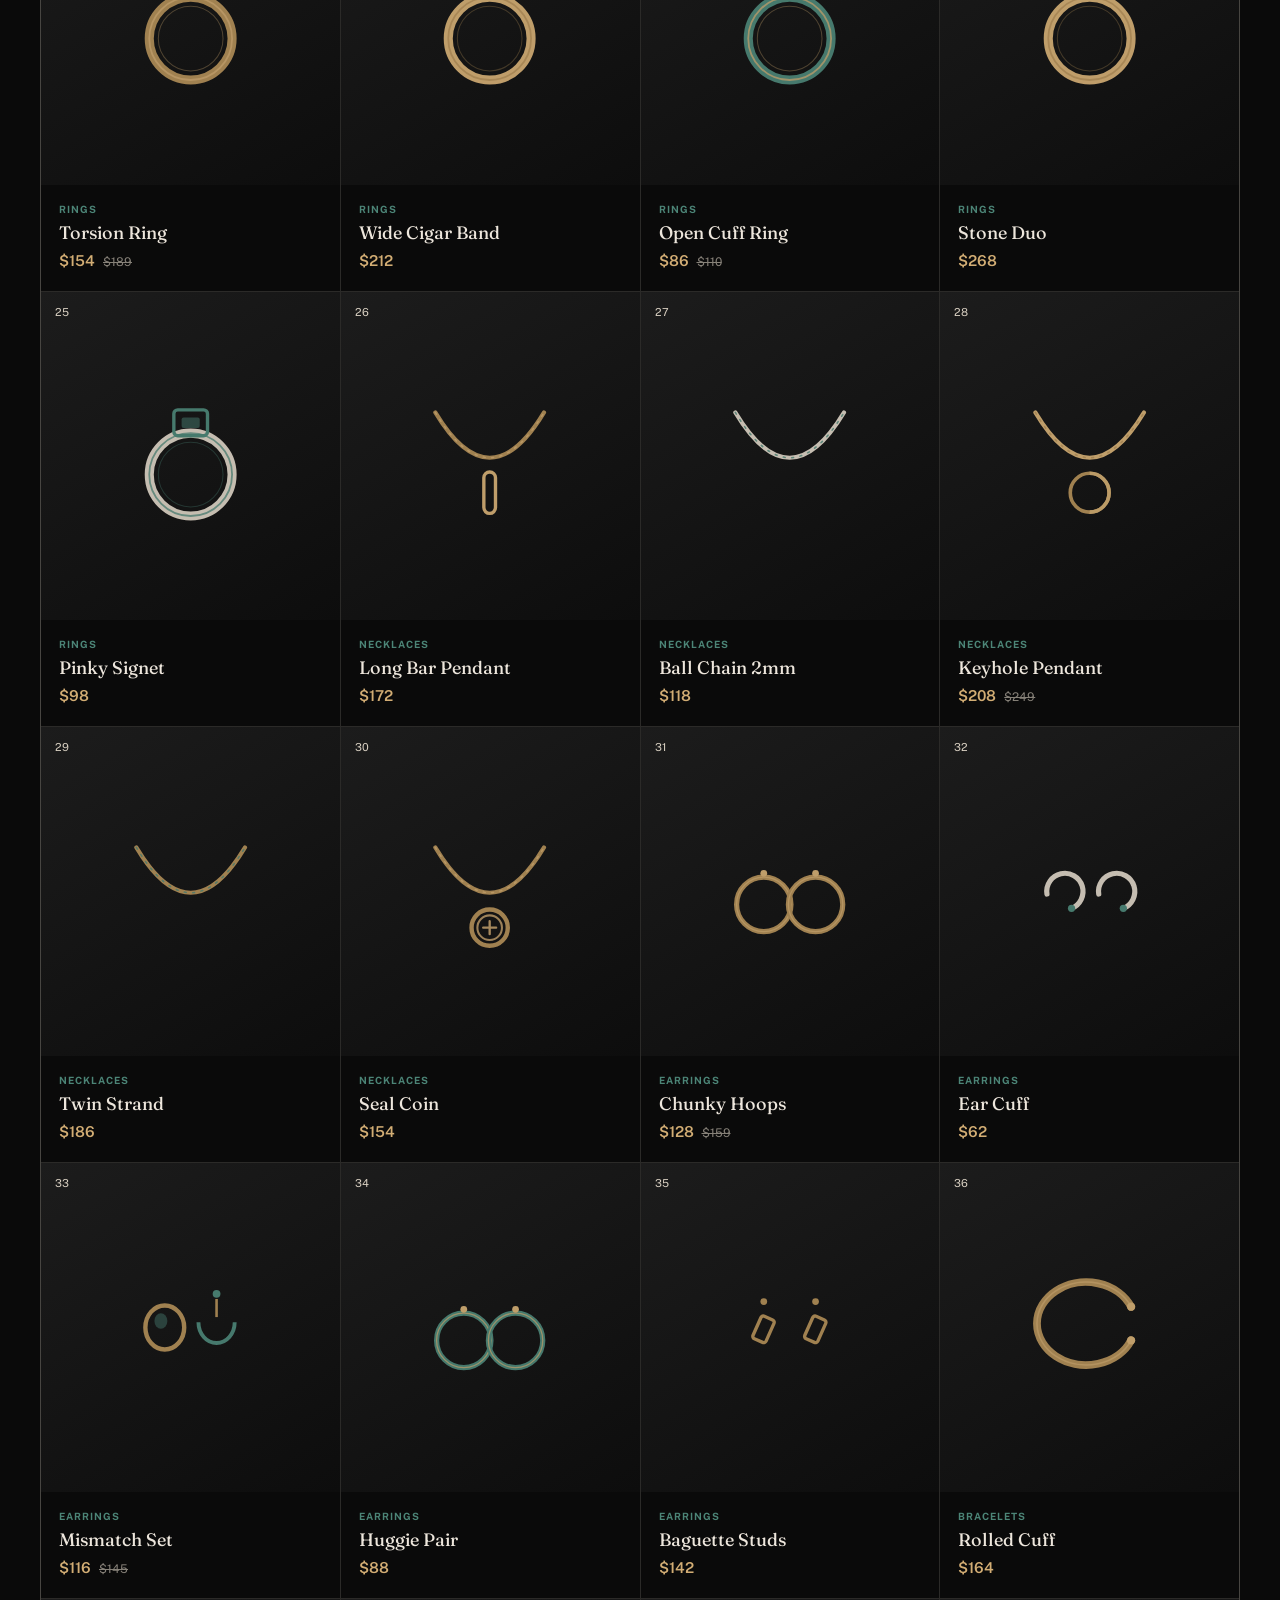
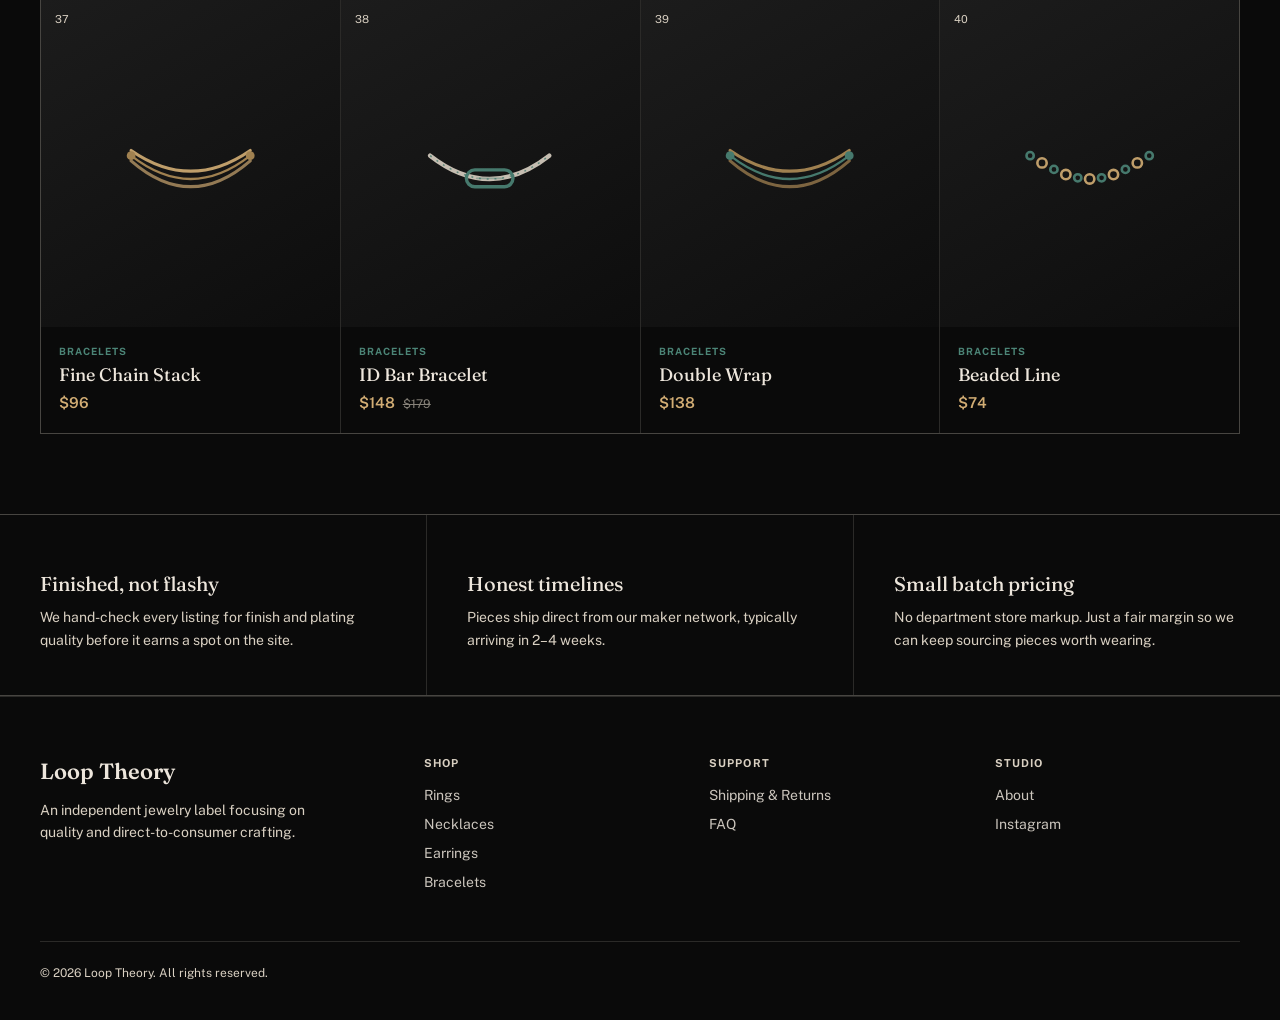
==== commit bde8f88c: "merge: bring the admin dashboard, auth and themes alongside the storefront # Conflicts: #	js/data.js" ====
--- a/index.html
+++ b/index.html
@@ -4,6 +4,13 @@
   <meta charset="UTF-8">
   <meta name="viewport" content="width=device-width, initial-scale=1.0">
   <title>Loop Theory — Jewelry, considered.</title>
+  <link rel="icon" href="data:image/svg+xml,%3Csvg xmlns='http://www.w3.org/2000/svg' viewBox='0 0 30 30'%3E%3Ccircle cx='12' cy='15' r='8' fill='none' stroke='%23D2AD74' stroke-width='2.4'/%3E%3Ccircle cx='19' cy='15' r='8' fill='none' stroke='%234C8577' stroke-width='2.4'/%3E%3C/svg%3E">
+
+  <!-- Config and theme run before the stylesheet so the chosen
+       palette is on <html> for the first paint, with no flash. -->
+  <script src="js/config.js"></script>
+  <script src="js/theme.js"></script>
+
   <link rel="preconnect" href="https://fonts.googleapis.com">
   <link href="https://fonts.googleapis.com/css2?family=Fraunces:ital,opsz,wght@0,9..144,300;0,9..144,450;0,9..144,600;1,9..144,450&family=Public+Sans:wght@400;500;600;700&display=swap" rel="stylesheet">
   <link rel="stylesheet" href="css/styles.css">
@@ -29,6 +36,8 @@
   </nav>
   <div class="header-actions">
     <input type="text" id="searchInput" class="search-input" placeholder="Search collection..." oninput="handleSearch(this.value)" />
+    <span data-theme-toggle></span>
+    <a class="linkish" href="account.html">Account</a>
     <button class="cart-btn" onclick="openCart()">
       Cart <span class="cart-count" id="cartCount">0</span>
     </button>
--- a/css/styles.css
+++ b/css/styles.css
@@ -9,8 +9,55 @@
   --verdigris-dim: #3C6E5E;
   --line: rgba(237,230,220,0.14);
   --shadow: rgba(0,0,0,0.35);
+  --header-bg: rgba(10,10,10,0.88);
+  --well-a: #1c1c1c;
+  --well-b: #0d0d0d;
+  --scrim: rgba(15,10,14,0.7);
+  --scrim-soft: rgba(15,10,14,0.5);
+  --ghost-bg: rgba(0,0,0,0.3);
+  --tint: rgba(176,141,87,0.10);
   --display: 'Fraunces', serif;
   --body: 'Public Sans', sans-serif;
+}
+
+/* LIGHT THEME
+   Same brand, inverted ground. The token names stay as they are
+   (--ink is the background, --paper is the foreground) so nothing
+   else in this stylesheet — and none of the generated SVGs in
+   data.js — needs to know a second palette exists.
+
+   Brass and verdigris are darkened rather than reused: the dark
+   values are tuned for contrast against near-black and drop below
+   readable contrast on a light ground. --brass-bright stays the
+   emphasis colour, which on light means darker, not lighter. */
+:root[data-theme="light"]{
+  --ink: #F6F1E8;
+  --ink-2: #EDE4D5;
+  --paper: #171310;
+  --paper-dim: #574E43;
+  --brass: #8A6636;
+  --brass-bright: #6E4F28;
+  --verdigris: #2F6153;
+  --verdigris-dim: #24493E;
+  --line: rgba(23,19,16,0.16);
+  --shadow: rgba(60,45,25,0.14);
+  --header-bg: rgba(246,241,232,0.88);
+  --well-a: #E7DDCC;
+  --well-b: #DCD0BA;
+  --scrim: rgba(35,27,18,0.42);
+  --scrim-soft: rgba(35,27,18,0.30);
+  --ghost-bg: rgba(255,255,255,0.55);
+  --tint: rgba(138,102,54,0.12);
+}
+
+/* Repainting every surface at once reads as a jolt; easing the
+   ground and the rules makes the switch feel deliberate. Anything
+   that animates position stays untouched. */
+body, header, .card, .modal, .drawer, .card-media, .modal-media{
+  transition: background-color .25s ease, border-color .25s ease, color .25s ease;
+}
+@media (prefers-reduced-motion: reduce){
+  body, header, .card, .modal, .drawer, .card-media, .modal-media{transition:none;}
 }
 *{box-sizing:border-box;}
 html{scroll-behavior:smooth;}
@@ -32,12 +79,26 @@
   font-weight:600;
 }
 
+/* Shared chrome — used by the storefront and the admin screens. */
+.theme-toggle{
+  background:transparent;border:1px solid var(--line);color:var(--paper);
+  width:36px;height:36px;border-radius:50%;flex-shrink:0;
+  display:inline-flex;align-items:center;justify-content:center;
+  transition:border-color .2s, background .2s, color .2s;
+}
+.theme-toggle:hover{border-color:var(--brass);background:var(--tint);color:var(--brass-bright);}
+.linkish{
+  font-size:12px;letter-spacing:0.06em;text-transform:uppercase;
+  font-weight:600;color:var(--paper-dim);transition:color .2s;white-space:nowrap;
+}
+.linkish:hover{color:var(--brass-bright);}
+
 /* HEADER */
 header{
   position:sticky;top:0;z-index:50;
   display:flex;align-items:center;justify-content:space-between;
   padding:22px 40px;
-  background:rgba(10,10,10,0.88);
+  background:var(--header-bg);
   backdrop-filter:blur(10px);
   border-bottom:1px solid var(--line);
 }
@@ -72,7 +133,7 @@
   font-size:12px;letter-spacing:0.06em;text-transform:uppercase;font-weight:600;
   transition:all .2s;
 }
-.cart-btn:hover{border-color:var(--brass);background:rgba(176,141,87,0.1);}
+.cart-btn:hover{border-color:var(--brass);background:var(--tint);}
 .cart-count{
   background:var(--verdigris);color:var(--ink);
   border-radius:999px;min-width:18px;height:18px;
@@ -143,7 +204,7 @@
 .card-media{
   aspect-ratio:1/1.1;position:relative;overflow:hidden;
   display:flex;align-items:center;justify-content:center;
-  background:linear-gradient(150deg, #1c1c1c, #0d0d0d);cursor:pointer;
+  background:linear-gradient(150deg, var(--well-a), var(--well-b));cursor:pointer;
 }
 .card-media svg{width:52%;height:52%;opacity:0.9;transition:transform .4s;}
 .card:hover .card-media svg{transform:scale(1.08) rotate(3deg);}
@@ -186,7 +247,7 @@
 
 /* MODAL */
 .overlay{
-  position:fixed;inset:0;background:rgba(15,10,14,0.7);
+  position:fixed;inset:0;background:var(--scrim);
   backdrop-filter:blur(4px);display:none;align-items:center;justify-content:center;
   z-index:100;padding:24px;
 }
@@ -198,12 +259,12 @@
 }
 .modal-close{
   position:absolute;top:18px;right:18px;
-  background:rgba(0,0,0,0.3);border:1px solid var(--line);color:var(--paper);
+  background:var(--ghost-bg);border:1px solid var(--line);color:var(--paper);
   width:34px;height:34px;border-radius:50%;font-size:16px;
   display:flex;align-items:center;justify-content:center;z-index:2;
 }
 .modal-media{
-  background:linear-gradient(150deg,#1c1c1c,#0d0d0d);
+  background:linear-gradient(150deg,var(--well-a),var(--well-b));
   display:flex;align-items:center;justify-content:center;padding:40px;
 }
 .modal-media svg{width:70%;height:70%;}
@@ -220,7 +281,7 @@
 .modal-add{width:100%;justify-content:center;}
 
 /* CART DRAWER */
-.cart-overlay{position:fixed;inset:0;background:rgba(15,10,14,0.5);display:none;z-index:100;}
+.cart-overlay{position:fixed;inset:0;background:var(--scrim-soft);display:none;z-index:100;}
 .cart-overlay.open{display:block;}
 .drawer{
   position:fixed;top:0;right:0;bottom:0;width:420px;max-width:92vw;
@@ -238,7 +299,7 @@
 .drawer-item{display:flex;gap:14px;padding:18px 0;border-bottom:1px solid var(--line);}
 .drawer-item .thumb{
   width:64px;height:64px;border-radius:10px;flex-shrink:0;
-  background:linear-gradient(150deg,#1c1c1c,#0d0d0d);
+  background:linear-gradient(150deg,var(--well-a),var(--well-b));
   display:flex;align-items:center;justify-content:center;
 }
 .drawer-item .thumb svg{width:60%;height:60%;}
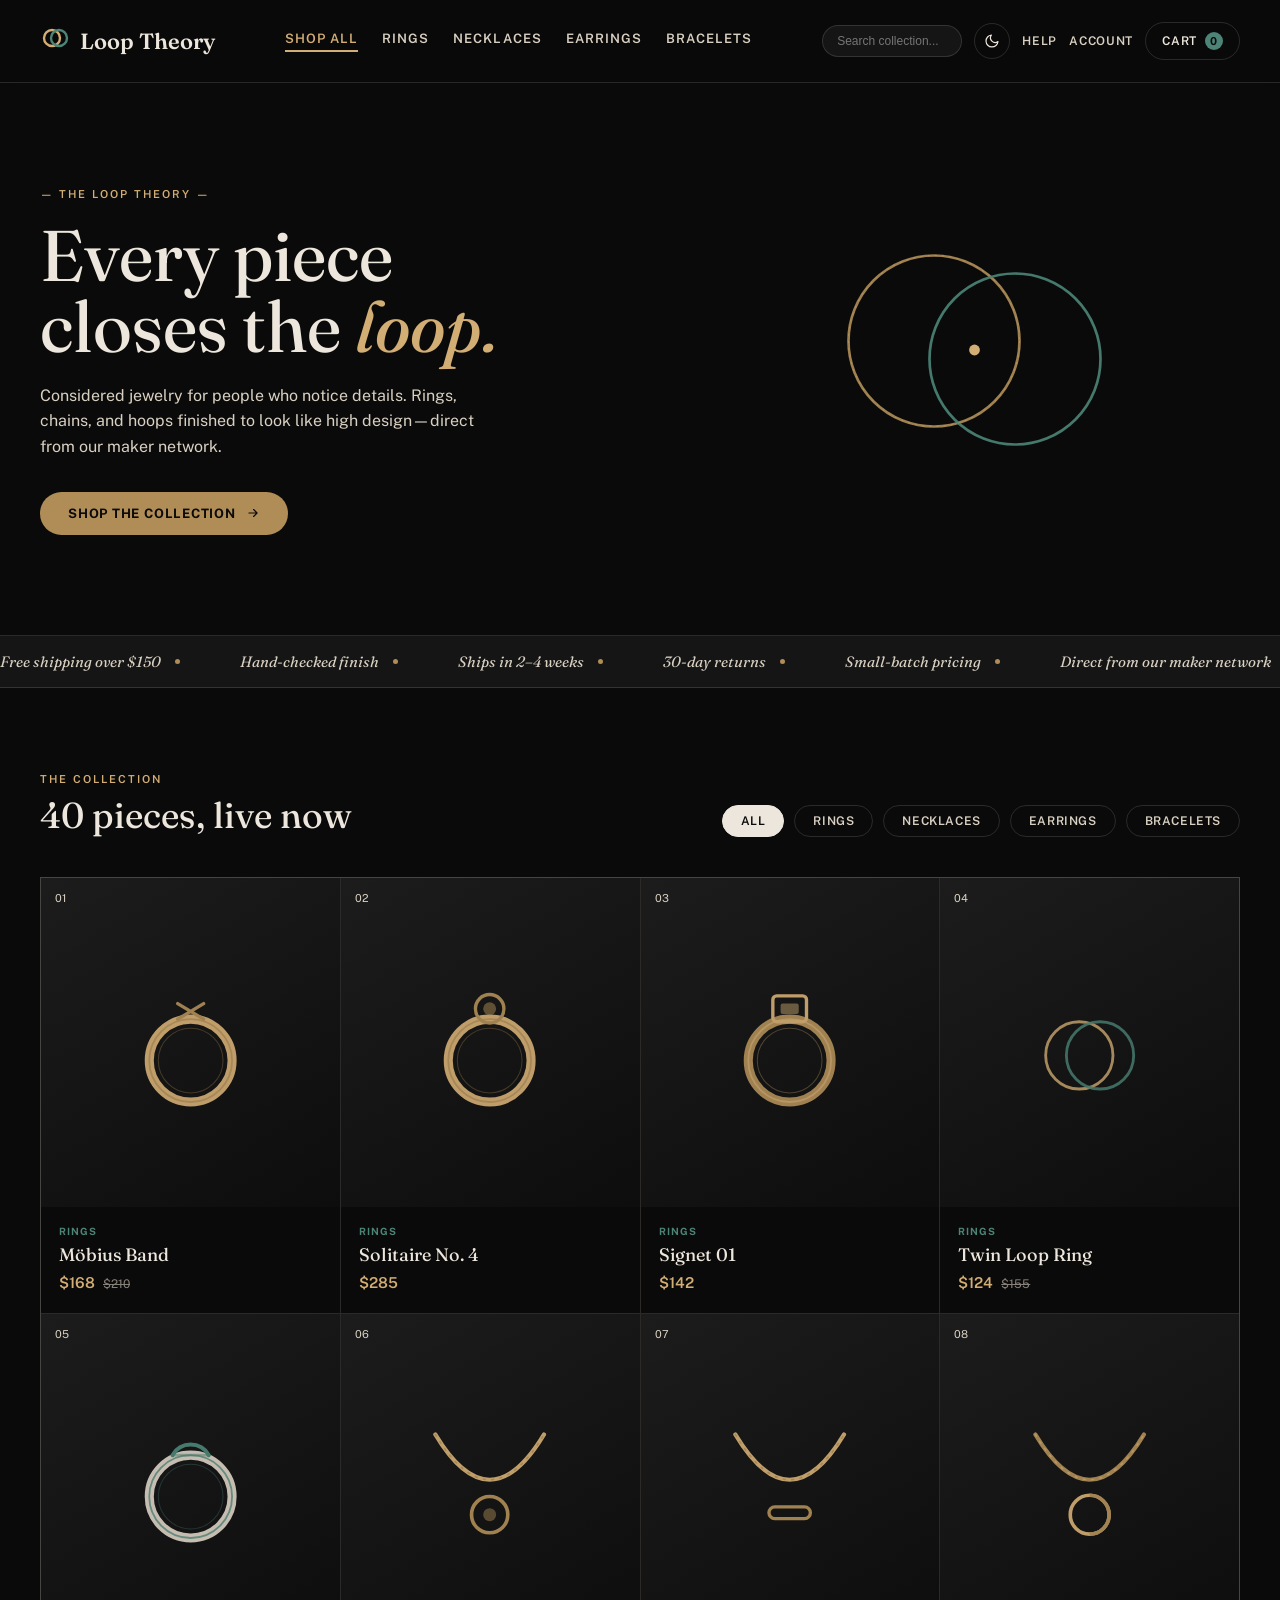
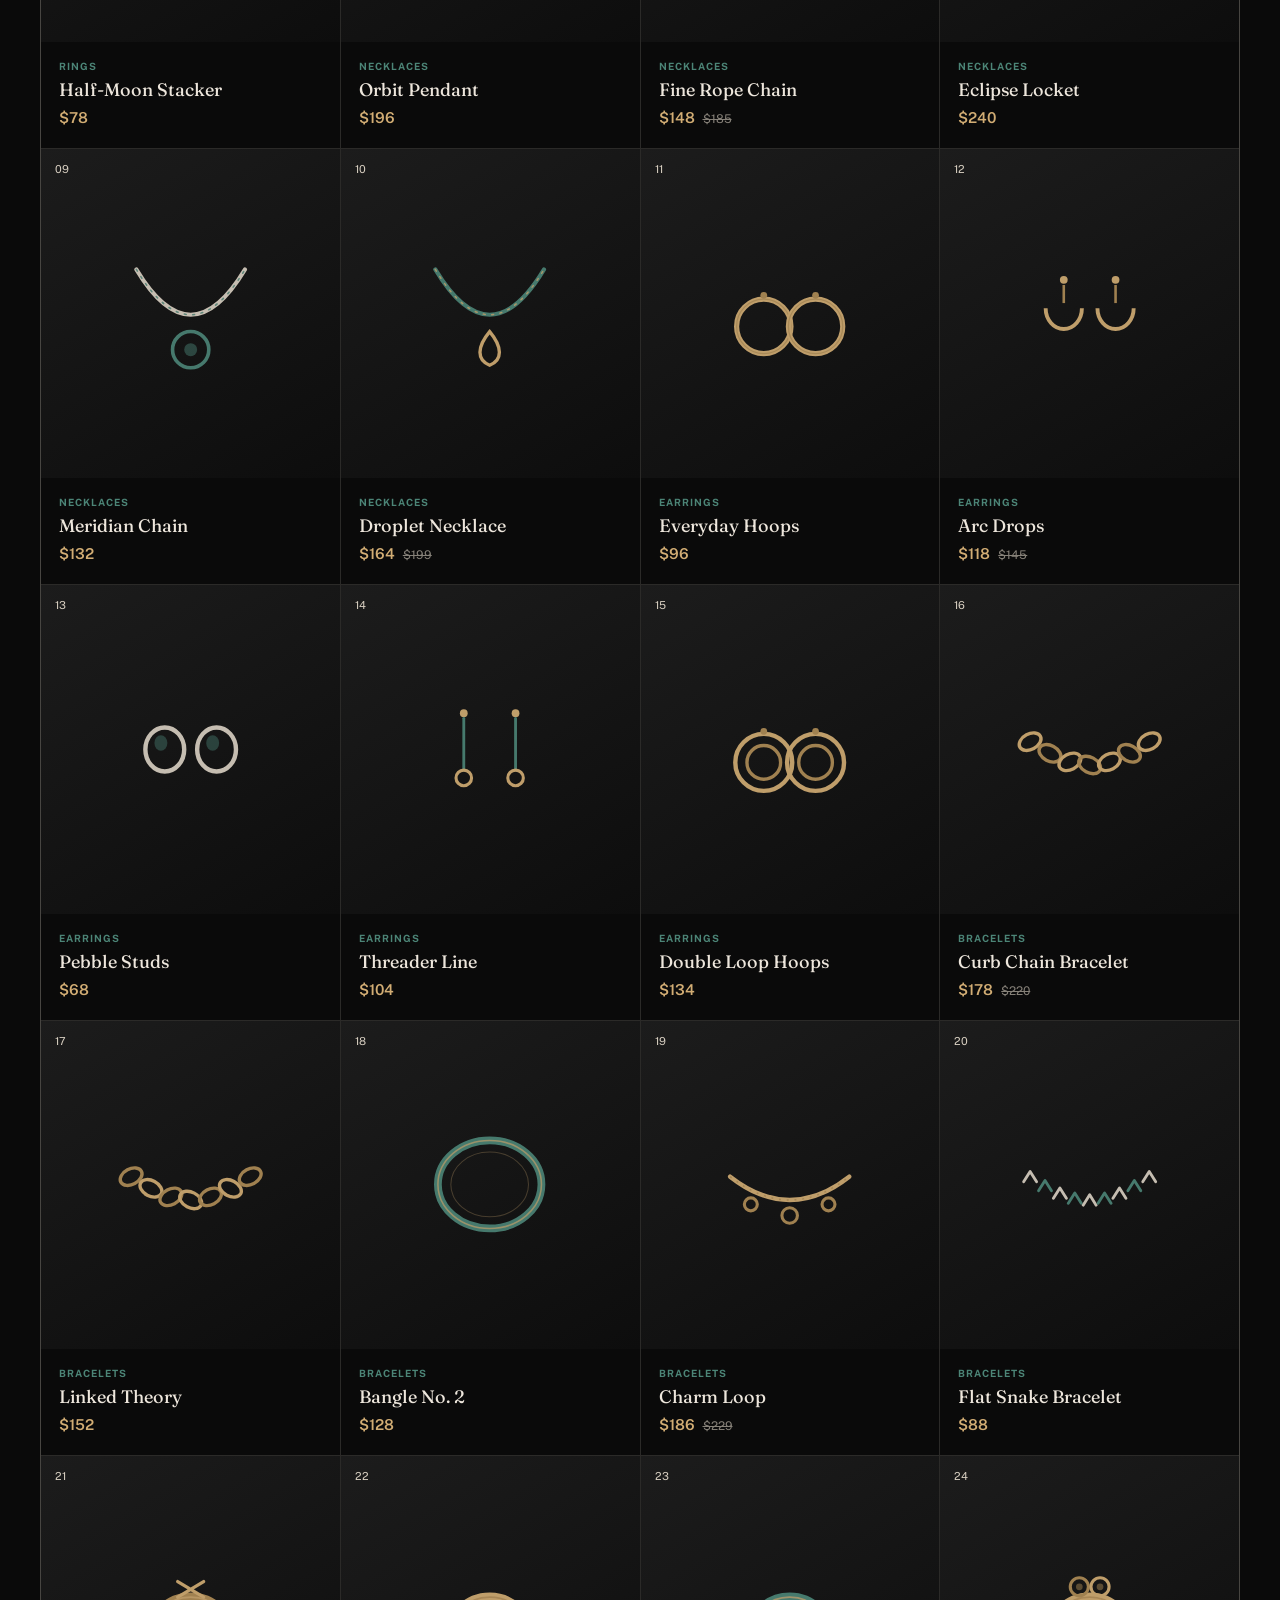
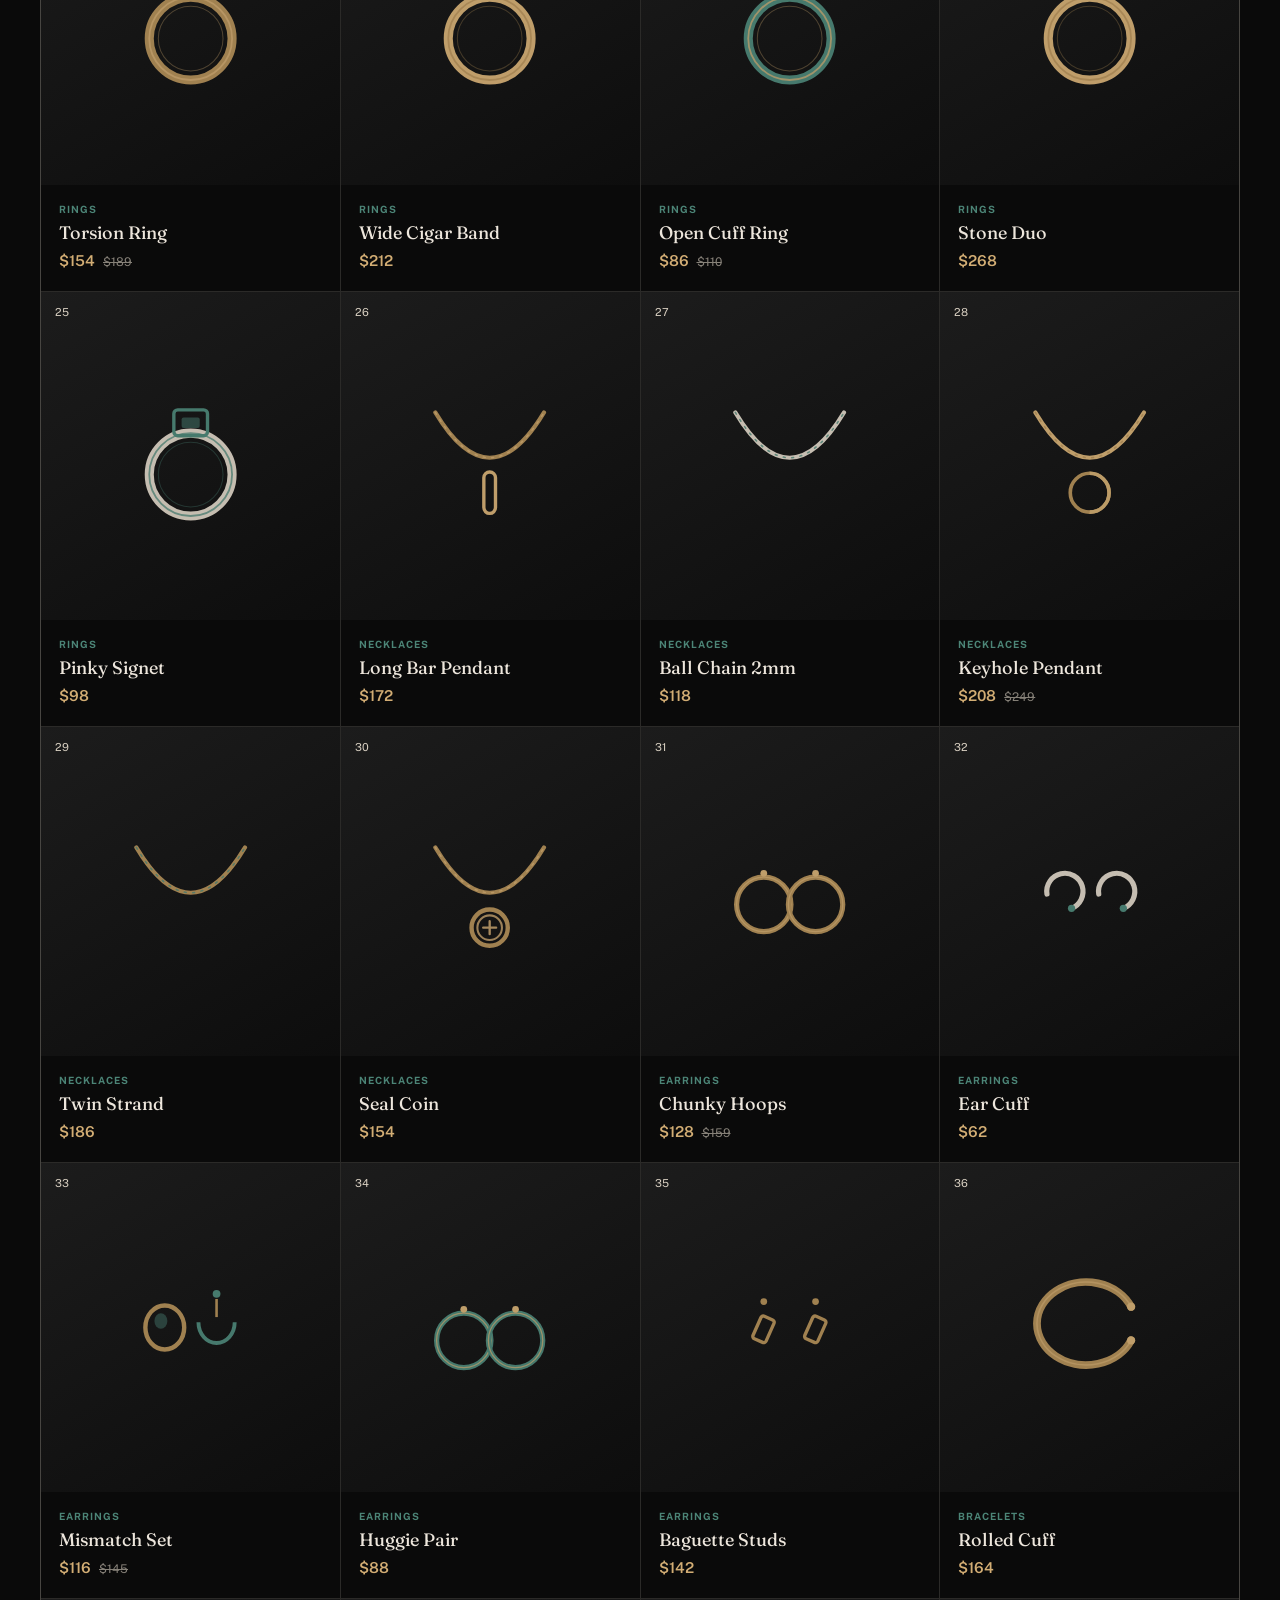
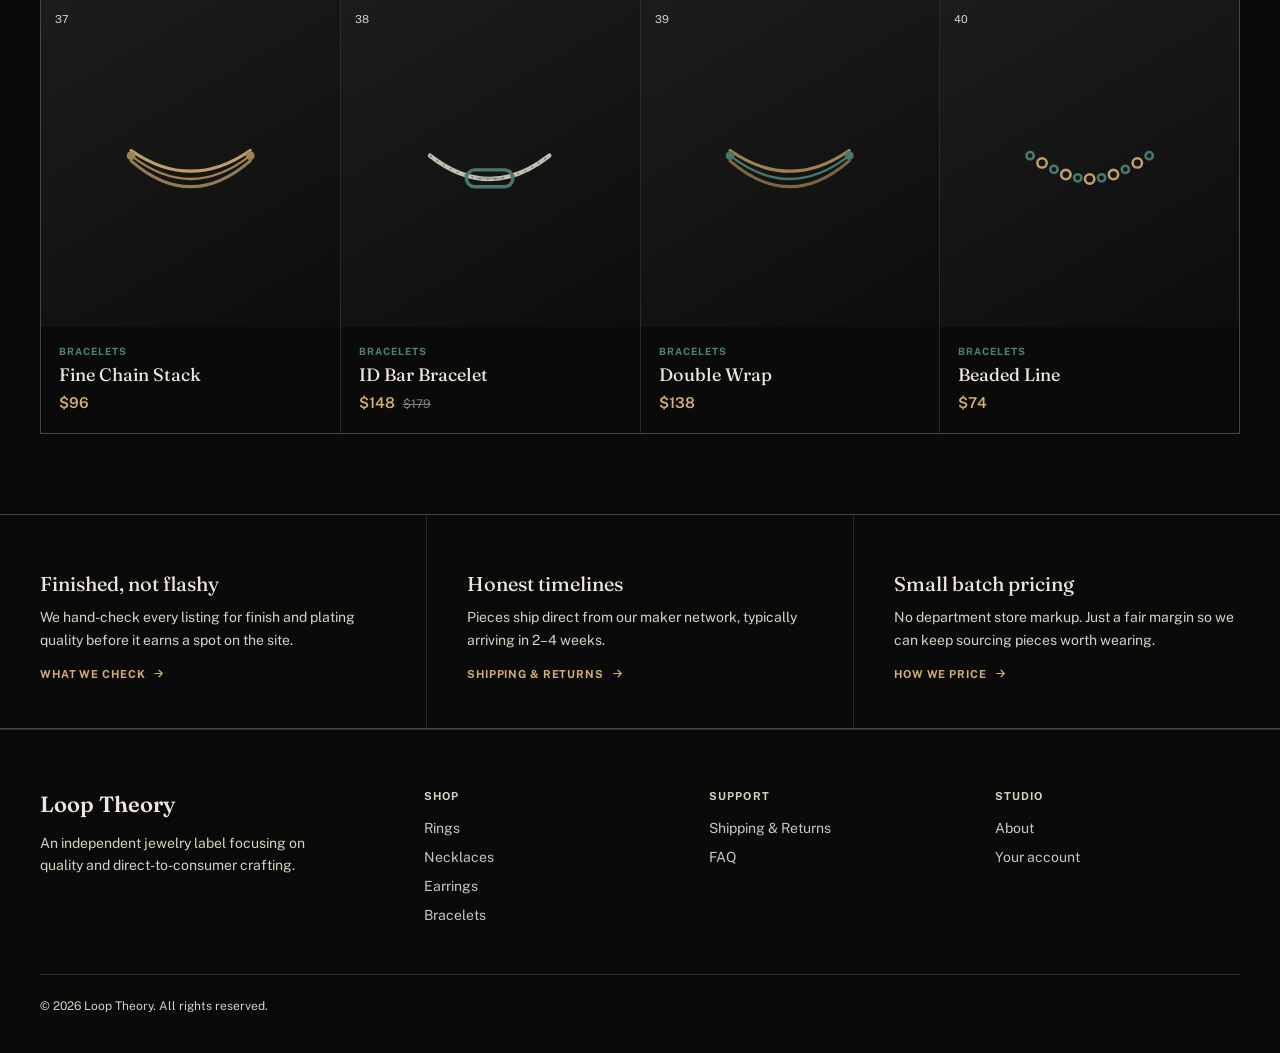
==== commit c0dd7a6f: "feat: entrance motion, and a connection check page motion.js reveals sections, cards and hero copy o" ====
--- a/index.html
+++ b/index.html
@@ -28,15 +28,16 @@
     Loop Theory
   </div>
   <nav class="mainnav" id="mainnav">
-    <button onclick="setFilter('All')" class="active">Shop All</button>
-    <button onclick="setFilter('Rings')">Rings</button>
-    <button onclick="setFilter('Necklaces')">Necklaces</button>
-    <button onclick="setFilter('Earrings')">Earrings</button>
-    <button onclick="setFilter('Bracelets')">Bracelets</button>
+    <a href="index.html" class="active" aria-current="page">Shop All</a>
+    <a href="rings.html">Rings</a>
+    <a href="necklaces.html">Necklaces</a>
+    <a href="earrings.html">Earrings</a>
+    <a href="bracelets.html">Bracelets</a>
   </nav>
   <div class="header-actions">
     <input type="text" id="searchInput" class="search-input" placeholder="Search collection..." oninput="handleSearch(this.value)" />
     <span data-theme-toggle></span>
+    <a class="linkish" href="faq.html">Help</a>
     <a class="linkish" href="account.html">Account</a>
     <button class="cart-btn" onclick="openCart()">
       Cart <span class="cart-count" id="cartCount">0</span>
@@ -83,14 +84,23 @@
   <div class="value">
     <h3>Finished, not flashy</h3>
     <p>We hand-check every listing for finish and plating quality before it earns a spot on the site.</p>
+    <a class="value-link" href="about.html">What we check
+      <svg width="13" height="13" viewBox="0 0 24 24" fill="none" aria-hidden="true"><path d="M5 12h14M13 6l6 6-6 6" stroke="currentColor" stroke-width="2.2" stroke-linecap="round" stroke-linejoin="round"/></svg>
+    </a>
   </div>
   <div class="value">
     <h3>Honest timelines</h3>
     <p>Pieces ship direct from our maker network, typically arriving in 2–4 weeks.</p>
+    <a class="value-link" href="shipping.html">Shipping &amp; returns
+      <svg width="13" height="13" viewBox="0 0 24 24" fill="none" aria-hidden="true"><path d="M5 12h14M13 6l6 6-6 6" stroke="currentColor" stroke-width="2.2" stroke-linecap="round" stroke-linejoin="round"/></svg>
+    </a>
   </div>
   <div class="value">
     <h3>Small batch pricing</h3>
     <p>No department store markup. Just a fair margin so we can keep sourcing pieces worth wearing.</p>
+    <a class="value-link" href="about.html">How we price
+      <svg width="13" height="13" viewBox="0 0 24 24" fill="none" aria-hidden="true"><path d="M5 12h14M13 6l6 6-6 6" stroke="currentColor" stroke-width="2.2" stroke-linecap="round" stroke-linejoin="round"/></svg>
+    </a>
   </div>
 </div>
 
@@ -103,19 +113,19 @@
     <div>
       <h4>Shop</h4>
       <ul>
-        <li><a href="#shop" onclick="setFilter('Rings')">Rings</a></li>
-        <li><a href="#shop" onclick="setFilter('Necklaces')">Necklaces</a></li>
-        <li><a href="#shop" onclick="setFilter('Earrings')">Earrings</a></li>
-        <li><a href="#shop" onclick="setFilter('Bracelets')">Bracelets</a></li>
+        <li><a href="rings.html">Rings</a></li>
+        <li><a href="necklaces.html">Necklaces</a></li>
+        <li><a href="earrings.html">Earrings</a></li>
+        <li><a href="bracelets.html">Bracelets</a></li>
       </ul>
     </div>
     <div>
       <h4>Support</h4>
-      <ul><li><a href="#">Shipping & Returns</a></li><li><a href="#">FAQ</a></li></ul>
+      <ul><li><a href="shipping.html">Shipping &amp; Returns</a></li><li><a href="faq.html">FAQ</a></li></ul>
     </div>
     <div>
       <h4>Studio</h4>
-      <ul><li><a href="#">About</a></li><li><a href="#">Instagram</a></li></ul>
+      <ul><li><a href="about.html">About</a></li><li><a href="account.html">Your account</a></li></ul>
     </div>
   </div>
   <div class="foot-bottom">
@@ -136,11 +146,14 @@
   <div class="drawer-items" id="drawerItems"></div>
   <div class="drawer-foot">
     <div class="subtotal-row"><span>Subtotal</span><strong id="subtotal">$0</strong></div>
-    <button class="btn-primary modal-add" onclick="alert('Checkout process initialized.')">Checkout</button>
+    <button class="btn-primary modal-add" onclick="checkout()">Checkout</button>
   </div>
 </div>
 
+<script src="js/supabase-client.js"></script>
 <script src="js/data.js"></script>
+<script src="js/catalog.js"></script>
 <script src="js/app.js"></script>
+<script src="js/motion.js"></script>
 </body>
 </html>
--- a/css/styles.css
+++ b/css/styles.css
@@ -109,14 +109,15 @@
   display:flex;align-items:center;gap:10px;
 }
 nav.mainnav{display:flex;gap:24px;}
-nav.mainnav button{
+nav.mainnav button, nav.mainnav a{
   background:none;border:none;
   font-size:13px;letter-spacing:0.08em;text-transform:uppercase;
   color:var(--paper-dim);font-weight:600;
   padding-bottom:4px;border-bottom:2px solid transparent;
   transition:all .2s;
 }
-nav.mainnav button:hover, nav.mainnav button.active{
+nav.mainnav button:hover, nav.mainnav button.active,
+nav.mainnav a:hover, nav.mainnav a.active{
   color:var(--brass-bright);border-color:var(--brass-bright);
 }
 .header-actions{display:flex;align-items:center;gap:12px;}
@@ -185,6 +186,7 @@
 .section-head h2{font-family:var(--display);font-size:36px;font-weight:450;margin:6px 0 0;}
 .filters{display:flex;gap:10px;flex-wrap:wrap;}
 .filter-btn{
+  display:inline-block;
   background:transparent;border:1px solid var(--line);color:var(--paper-dim);
   padding:8px 18px;border-radius:999px;font-size:12px;letter-spacing:0.05em;
   text-transform:uppercase;font-weight:600;transition:all .2s;
@@ -317,6 +319,58 @@
 .subtotal-row{display:flex;justify-content:space-between;margin-bottom:16px;font-size:14px;}
 .subtotal-row strong{font-family:var(--display);font-size:18px;color:var(--brass-bright);}
 .empty-cart{padding:60px 20px;text-align:center;color:var(--paper-dim);font-size:14px;}
+
+/* ============================================================
+   MOTION
+   Every hidden state is scoped to .lt-motion, which motion.js puts
+   on <body>. No script, no hiding — the page renders in full.
+   ============================================================ */
+.lt-motion .lt-rise{
+  opacity:0;
+  transform:translateY(14px);
+  transition:opacity .5s cubic-bezier(.22,.61,.36,1), transform .5s cubic-bezier(.22,.61,.36,1);
+  transition-delay:var(--lt-delay,0ms);
+}
+.lt-motion .lt-rise.is-in{opacity:1;transform:none;}
+
+.lt-motion .lt-lift{
+  opacity:0;
+  transform:translateY(10px);
+  transition:opacity .55s cubic-bezier(.22,.61,.36,1), transform .55s cubic-bezier(.22,.61,.36,1);
+  transition-delay:var(--lt-delay,0ms);
+}
+.lt-motion .is-in .lt-lift{opacity:1;transform:none;}
+
+@media (prefers-reduced-motion: reduce){
+  .lt-motion .lt-rise,
+  .lt-motion .lt-lift{opacity:1;transform:none;transition:none;}
+}
+
+/* Each value restates a promise that has a page behind it — so it links there. */
+.value{display:flex;flex-direction:column;align-items:flex-start;}
+.value p{flex:1;}
+.value-link{
+  display:inline-flex;align-items:center;gap:7px;margin-top:16px;
+  font-size:11px;letter-spacing:0.08em;text-transform:uppercase;font-weight:700;
+  color:var(--brass-bright);
+  padding-bottom:3px;border-bottom:1px solid transparent;
+  transition:border-color .2s, gap .2s;
+}
+.value-link:hover{border-color:var(--brass-bright);gap:11px;}
+.value-link:focus-visible{outline:2px solid var(--brass-bright);outline-offset:3px;}
+
+/* Uploaded photography, where the generated artwork would otherwise be. */
+.card-media img{width:100%;height:100%;object-fit:cover;display:block;}
+.modal-media img{width:100%;max-height:320px;object-fit:cover;border-radius:12px;display:block;}
+.drawer-item .thumb img{width:100%;height:100%;object-fit:cover;border-radius:10px;display:block;}
+
+.drawer-note{
+  margin:0 0 14px;font-size:12.5px;line-height:1.5;
+  color:var(--paper-dim);
+}
+.drawer-note:empty{display:none;}
+.drawer-note.ok{color:var(--verdigris);}
+.drawer-note.warn{color:var(--brass-bright);}
 
 /* ============================================================
    RESPONSIVE
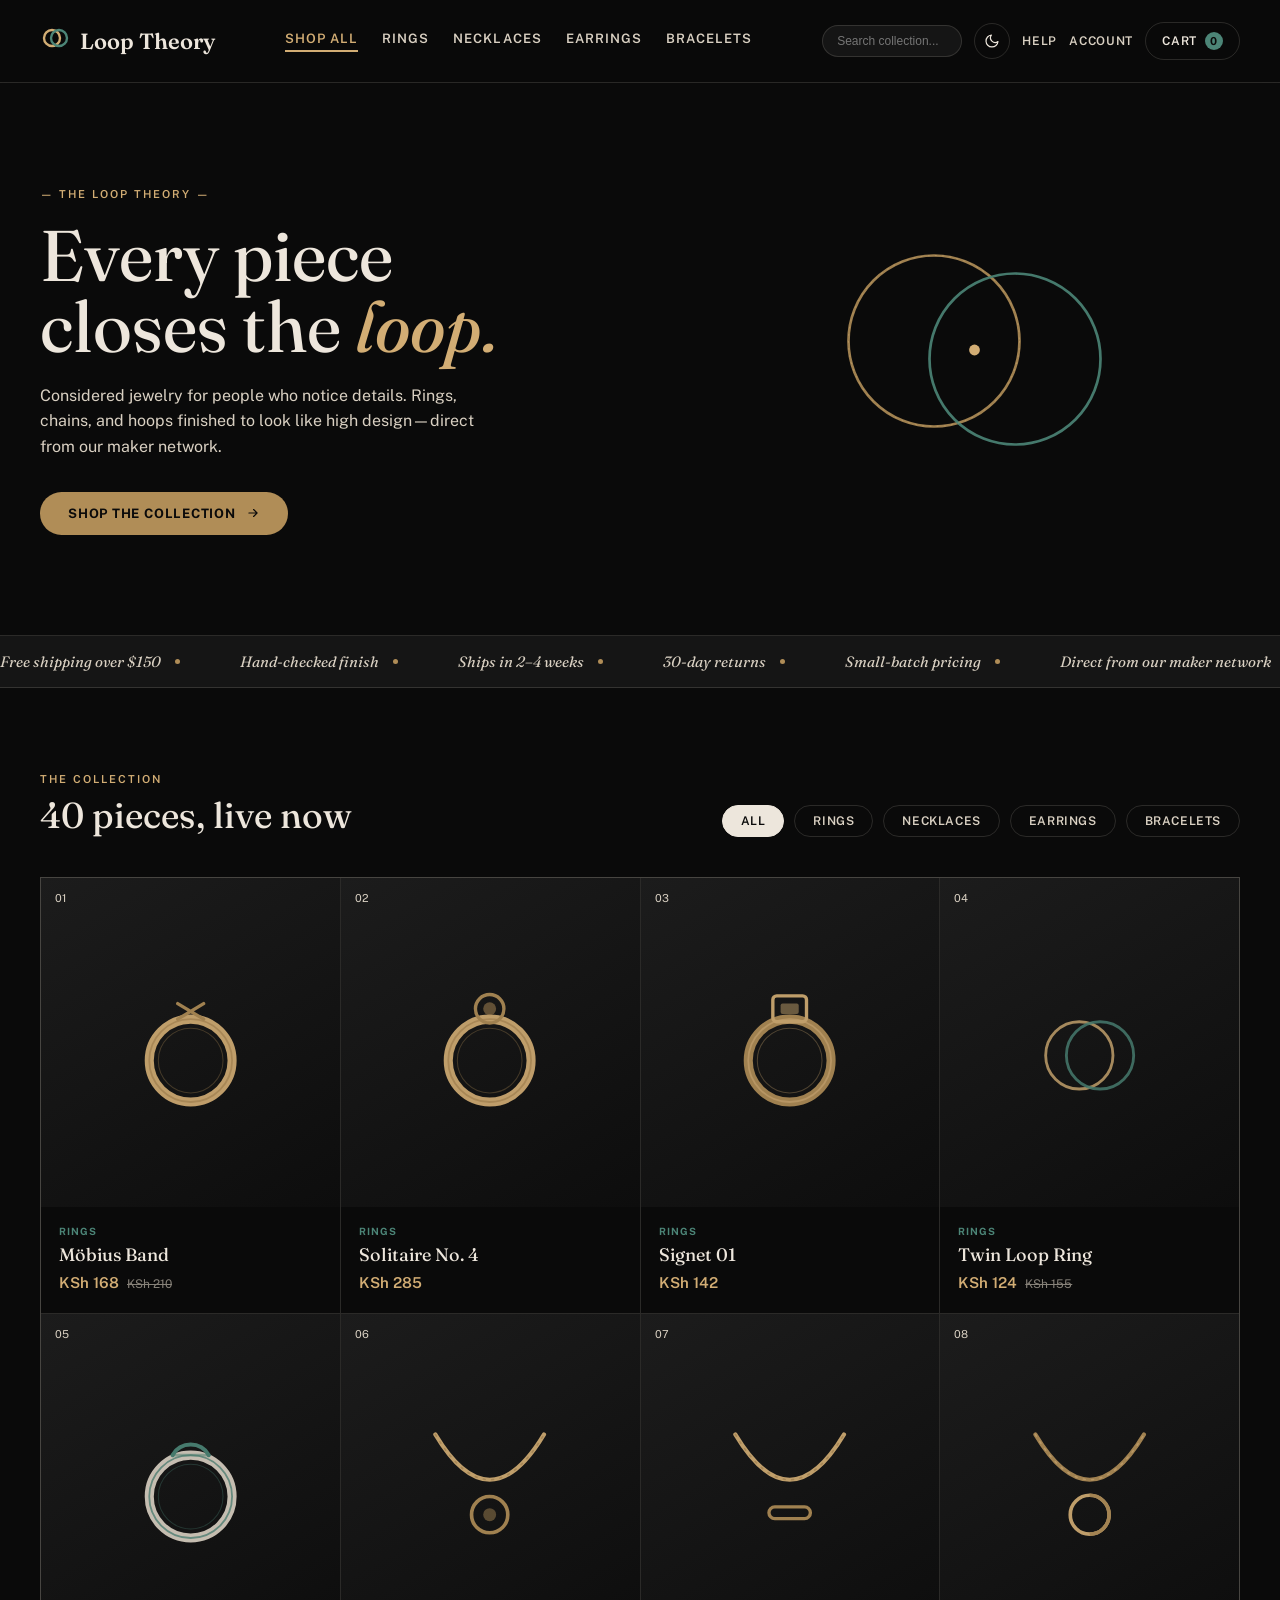
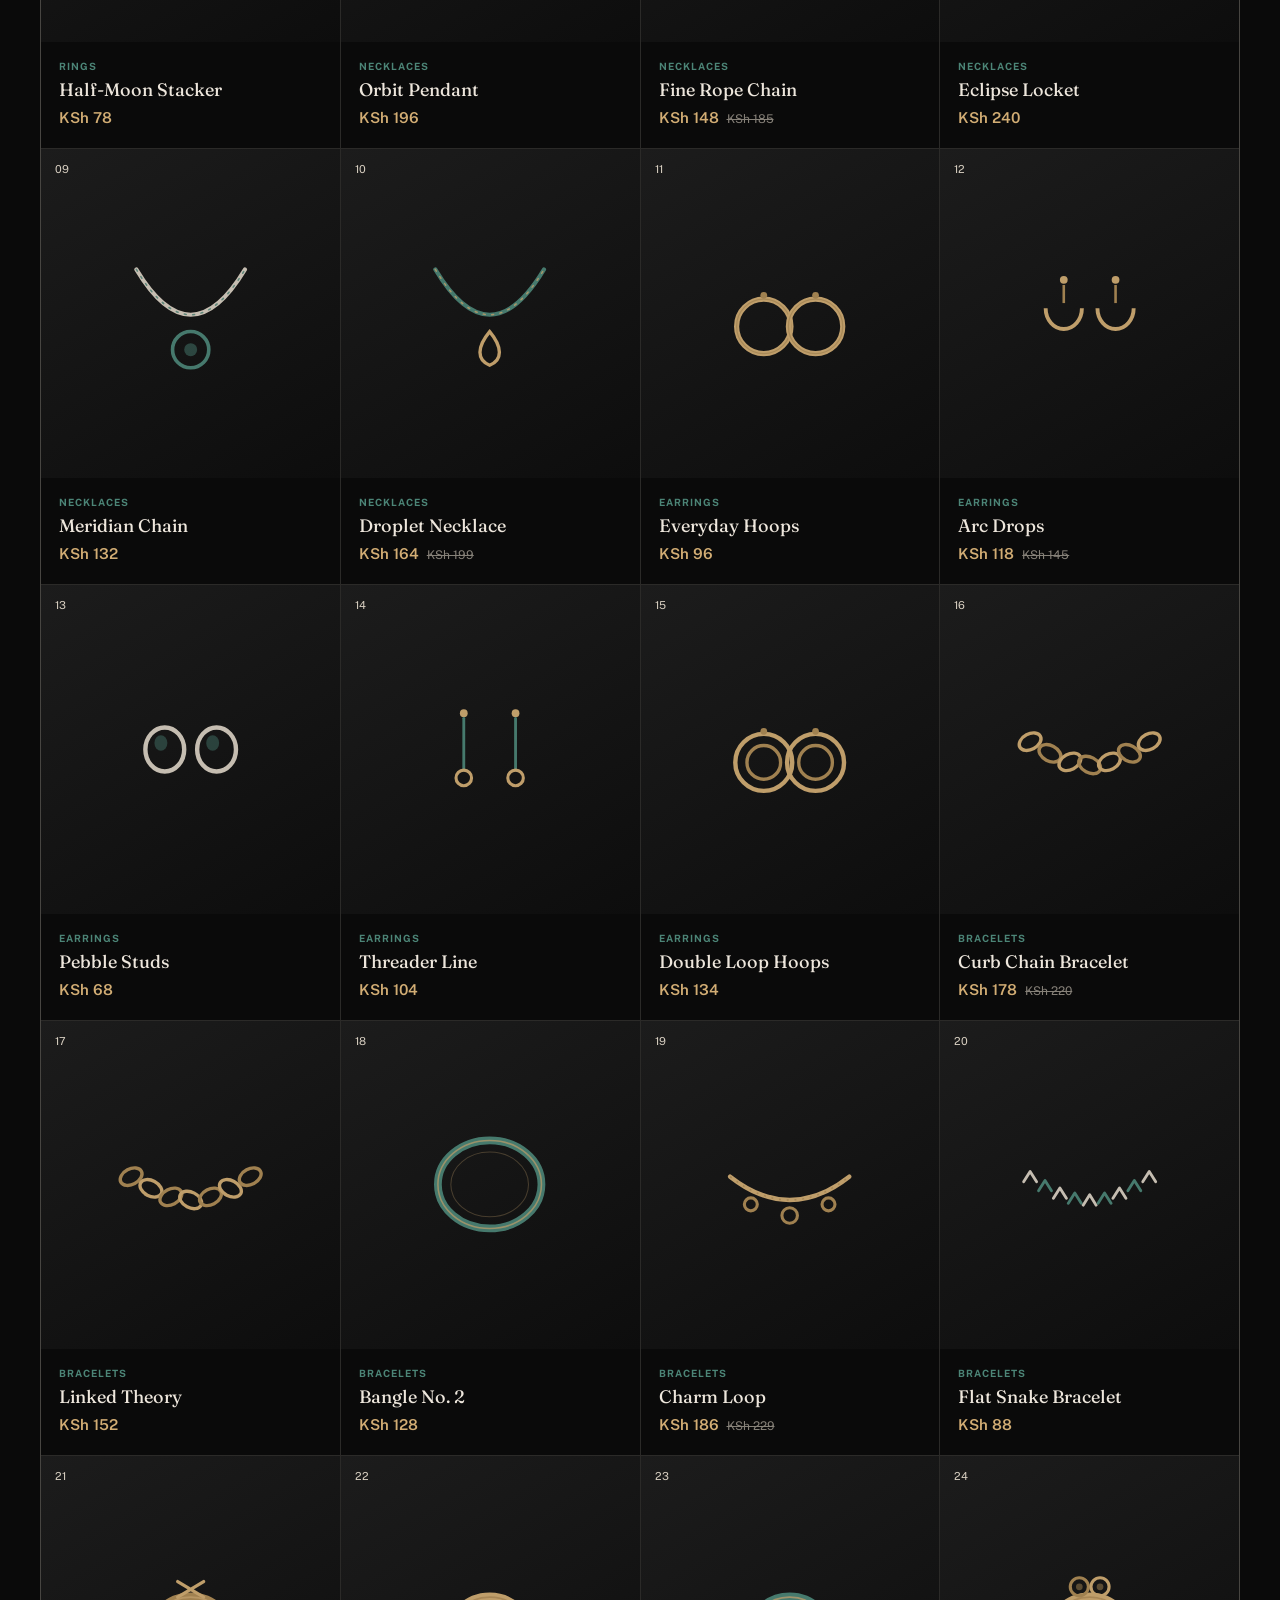
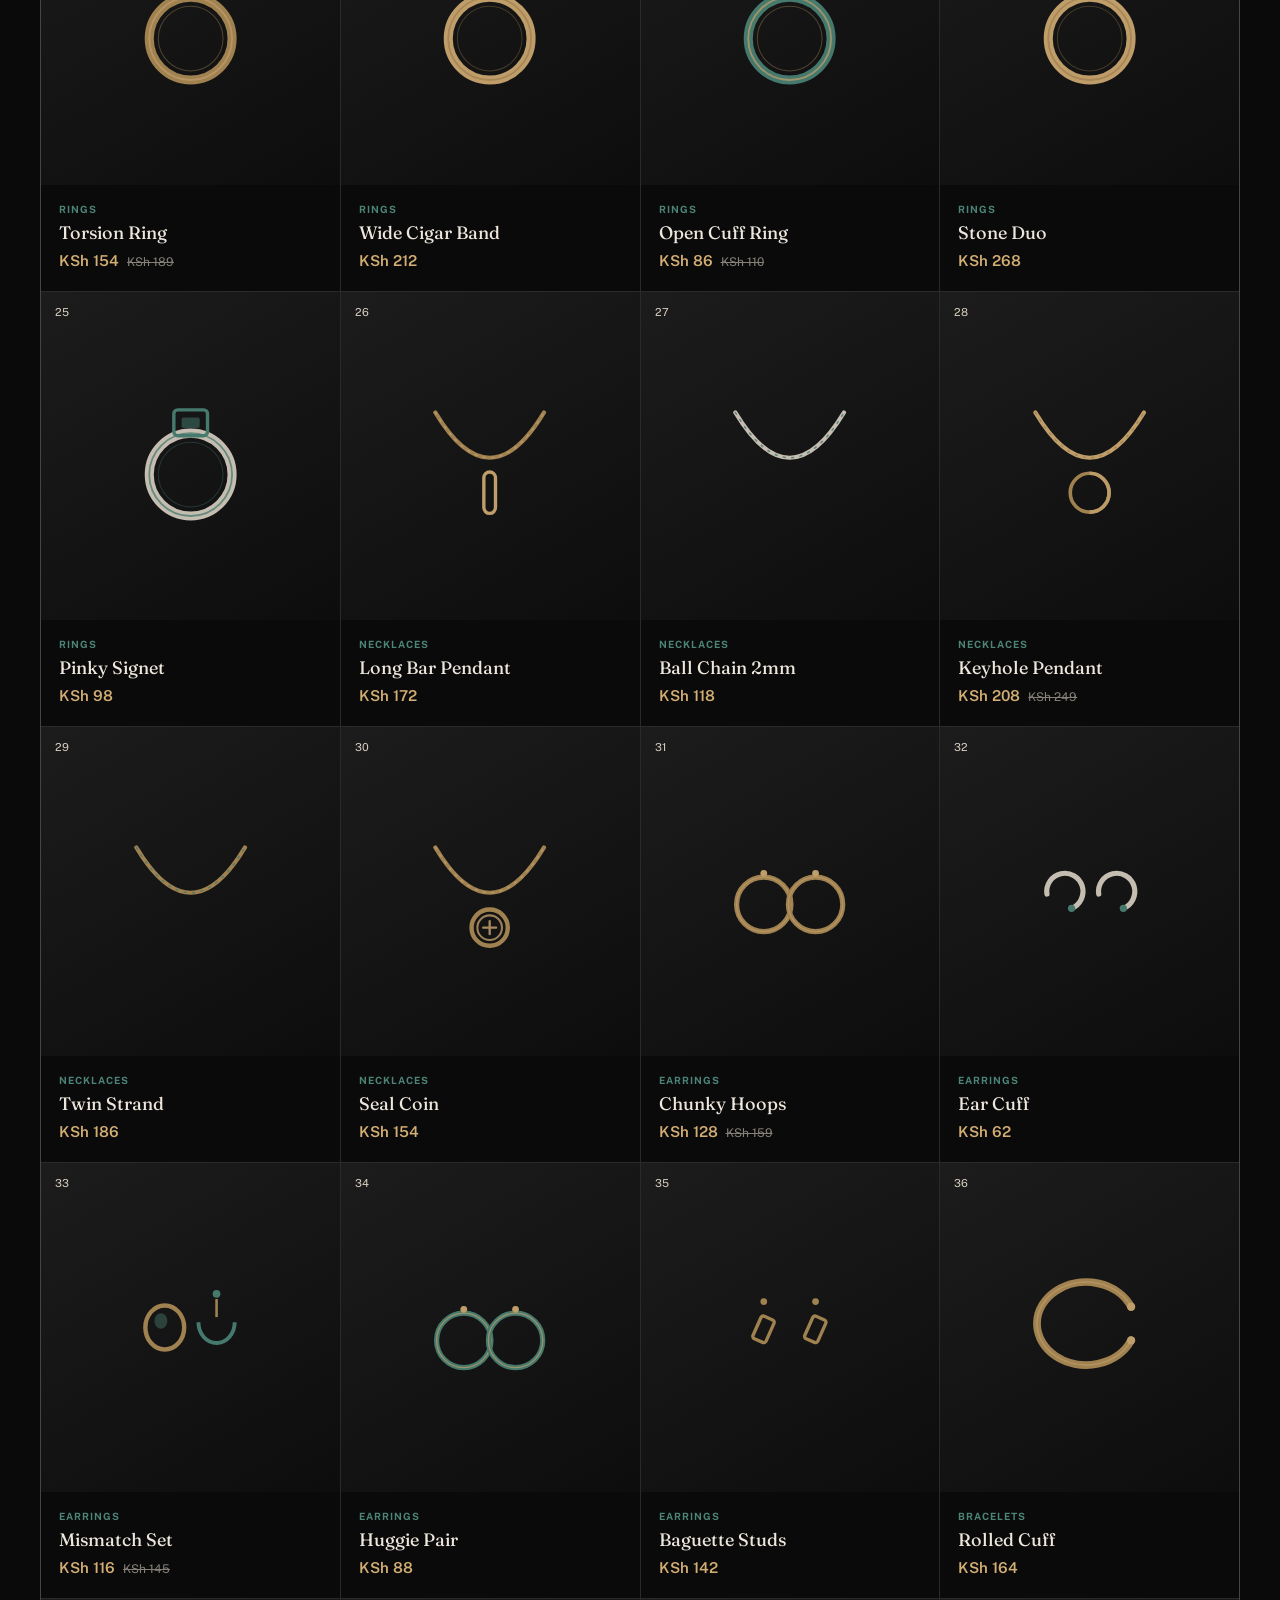
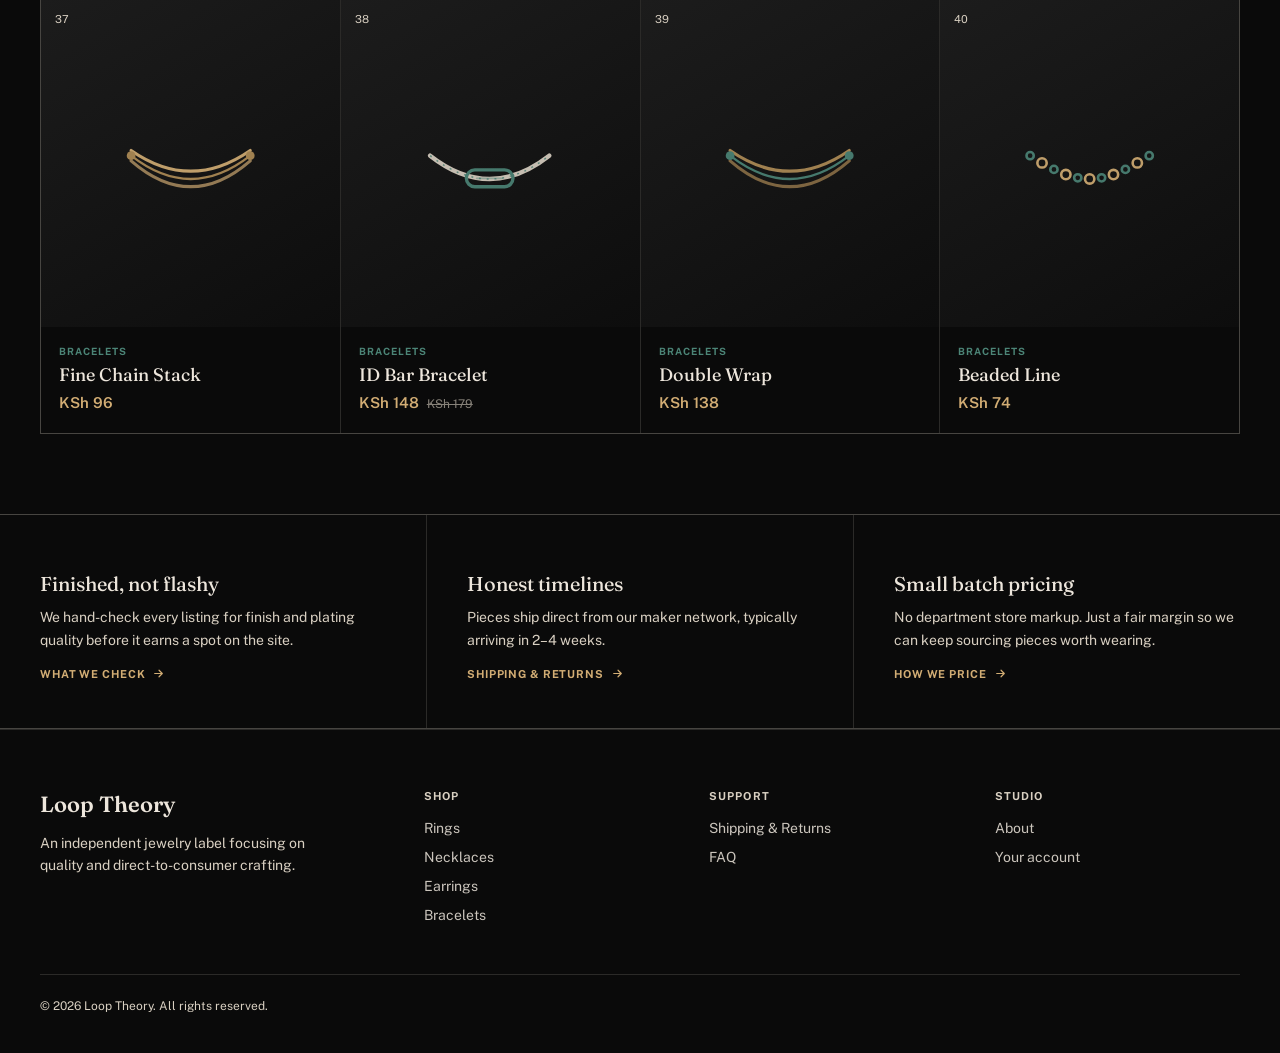
==== commit 7045729d: "feat: stock, delivery pricing and an order trail Products now carry a count. place_order() locks eac" ====
--- a/index.html
+++ b/index.html
@@ -145,7 +145,10 @@
   </div>
   <div class="drawer-items" id="drawerItems"></div>
   <div class="drawer-foot">
-    <div class="subtotal-row"><span>Subtotal</span><strong id="subtotal">$0</strong></div>
+    <div class="subtotal-row"><span>Subtotal</span><strong id="subtotal">KSh 0</strong></div>
+    <div class="subtotal-row"><span>Delivery</span><strong id="shipping">Free</strong></div>
+    <div class="subtotal-row total-row"><span>Total</span><strong id="total">KSh 0</strong></div>
+    <div class="ship-hint" id="shipHint"></div>
     <button class="btn-primary modal-add" onclick="checkout()">Checkout</button>
   </div>
 </div>
--- a/css/styles.css
+++ b/css/styles.css
@@ -211,6 +211,24 @@
 .card-media svg{width:52%;height:52%;opacity:0.9;transition:transform .4s;}
 .card:hover .card-media svg{transform:scale(1.08) rotate(3deg);}
 .card-index{position:absolute;top:14px;left:14px;font-size:11px;color:var(--paper-dim);}
+/* Sits where the quick-view button rises from, so the two never
+   share the corner: a sold-out piece has no quick-view worth having. */
+.stock-flag{
+  position:absolute;top:14px;right:14px;z-index:1;
+  font-size:9px;letter-spacing:0.08em;text-transform:uppercase;font-weight:700;
+  padding:5px 9px;border-radius:999px;border:1px solid var(--line);
+  background:var(--ink-2);
+}
+.stock-flag.low{color:var(--brass-bright);border-color:var(--brass);}
+.stock-flag.out{color:var(--paper-dim);}
+
+/* Dimmed rather than hidden: a piece people came for should still be
+   findable, and still say what it was. */
+.card.is-sold-out .card-media svg,
+.card.is-sold-out .card-media img{opacity:0.4;}
+.card.is-sold-out .card-price .now{color:var(--paper-dim);}
+.card.is-sold-out .card-quick{background:var(--paper-dim);}
+
 .card-quick{
   position:absolute;bottom:14px;left:14px;right:14px;
   background:var(--paper);color:var(--ink);text-align:center;padding:10px;
@@ -318,7 +336,56 @@
 .drawer-foot{padding:22px 26px 28px;border-top:1px solid var(--line);}
 .subtotal-row{display:flex;justify-content:space-between;margin-bottom:16px;font-size:14px;}
 .subtotal-row strong{font-family:var(--display);font-size:18px;color:var(--brass-bright);}
+.subtotal-row.total-row{
+  margin-top:-4px;padding-top:13px;border-top:1px solid var(--line);
+}
+.subtotal-row.total-row strong{font-size:21px;}
+.ship-hint{
+  font-size:11px;color:var(--paper-dim);text-align:right;
+  margin:-8px 0 14px;min-height:14px;
+}
+.qty-btn:disabled{opacity:0.35;cursor:not-allowed;}
 .empty-cart{padding:60px 20px;text-align:center;color:var(--paper-dim);font-size:14px;}
+
+/* ---------- checkout, inside the drawer ---------- */
+
+.co-form{display:flex;flex-direction:column;gap:13px;padding:6px 0 4px;}
+.co-back{
+  align-self:flex-start;background:none;border:none;padding:0;
+  color:var(--paper-dim);font-size:12px;letter-spacing:0.05em;
+  text-transform:uppercase;font-weight:600;
+}
+.co-back:hover{color:var(--brass-bright);}
+.co-intro{margin:0 0 2px;font-size:13px;color:var(--paper-dim);}
+.co-field{display:flex;flex-direction:column;gap:5px;}
+.co-field span{
+  font-size:10.5px;letter-spacing:0.1em;text-transform:uppercase;
+  color:var(--paper-dim);font-weight:700;
+}
+.co-field span em{font-style:normal;opacity:0.65;font-weight:600;}
+.co-field input,.co-field select{
+  background:var(--ink-2);border:1px solid var(--line);color:var(--paper);
+  border-radius:8px;padding:11px 13px;font-family:inherit;font-size:14px;
+  outline:none;transition:border-color .2s;width:100%;
+}
+.co-field input:focus,.co-field select:focus{border-color:var(--brass);}
+.co-row{display:flex;gap:11px;}
+.co-row .half{flex:1;min-width:0;}
+
+.co-done{padding:26px 0 8px;text-align:center;}
+.co-tick{
+  width:46px;height:46px;margin:0 auto 16px;border-radius:50%;
+  border:1.5px solid var(--verdigris);color:var(--verdigris);
+  display:flex;align-items:center;justify-content:center;
+}
+.co-tick svg{width:22px;height:22px;}
+.co-done h3{font-family:var(--display);font-size:21px;font-weight:450;margin:0 0 10px;}
+.co-done p{font-size:13.5px;line-height:1.6;color:var(--paper-dim);margin:0 0 12px;}
+.co-link{
+  color:var(--brass-bright);text-decoration:underline;
+  text-underline-offset:3px;font-weight:600;font-size:14px;
+}
+.co-hint{font-size:12px;opacity:0.8;}
 
 /* ============================================================
    MOTION
